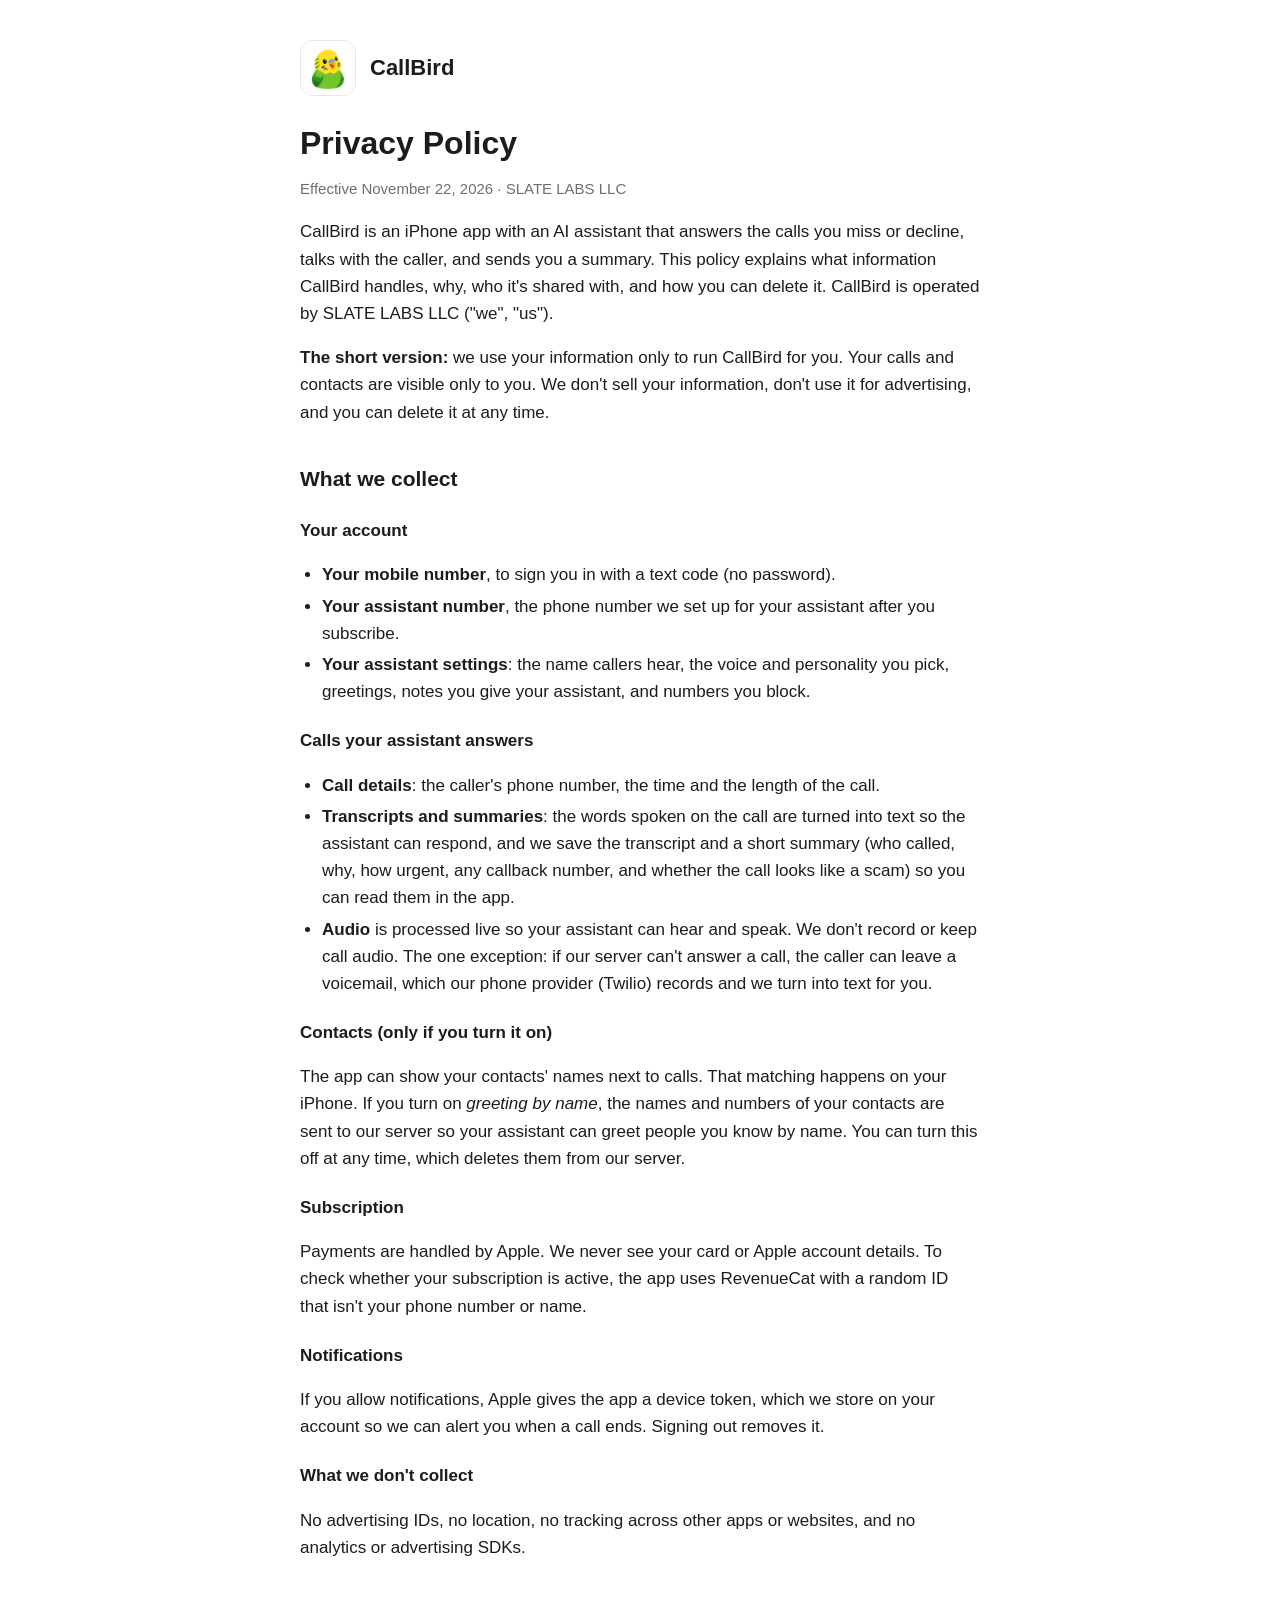
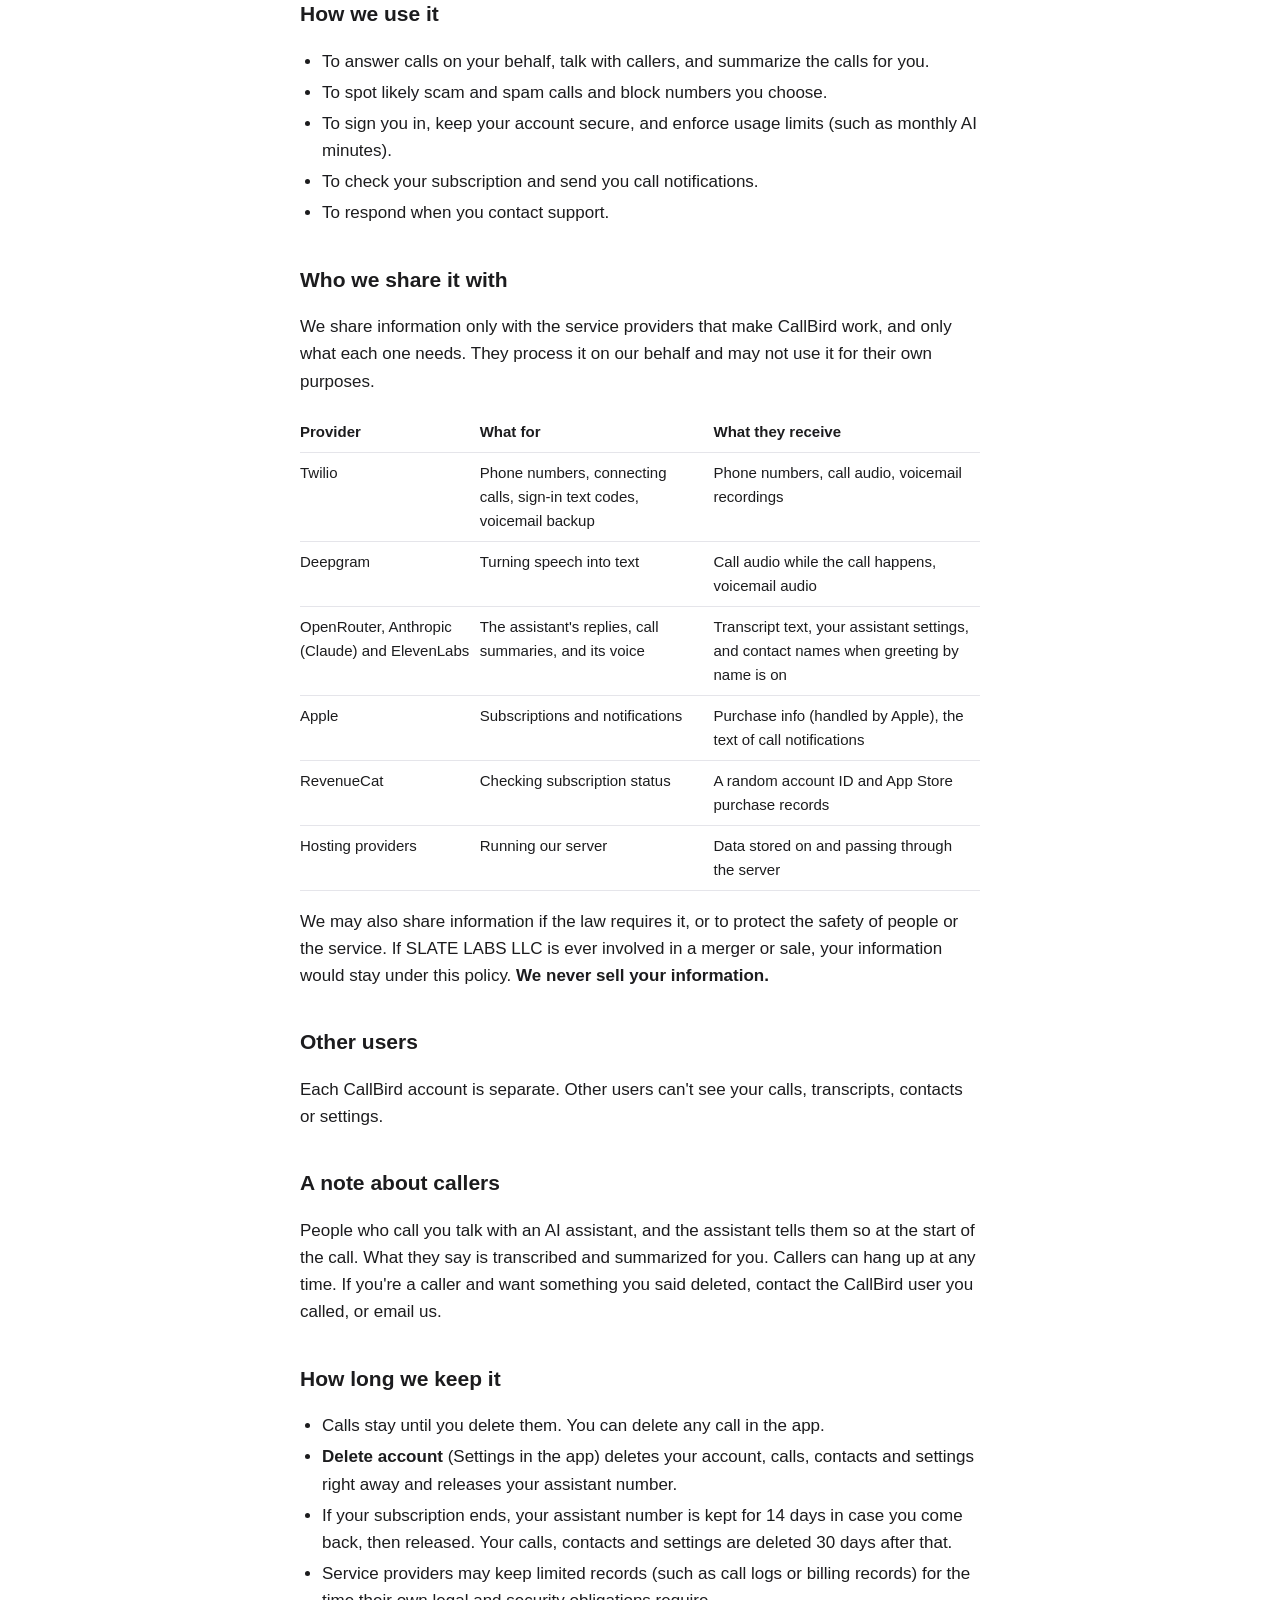
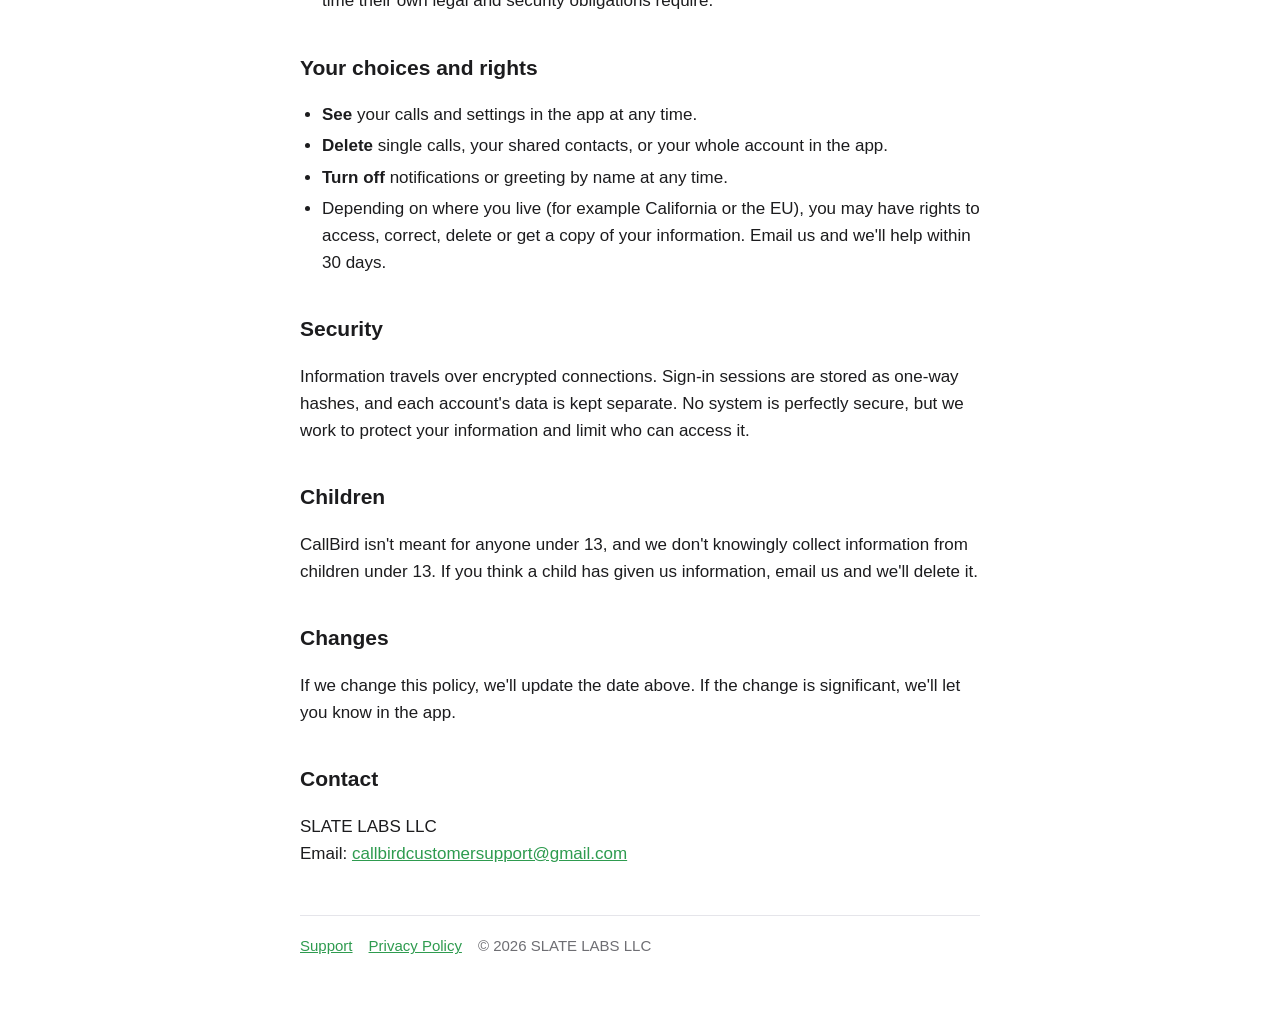
==== privacy.html @ 0e6a7041 "CallBird support and privacy pages Co-Authored-By: Claude Opus 5.5 <noreply@anthropic.com>" ====
<!doctype html>
<html lang="en">
<head>
<meta charset="utf-8">
<meta name="viewport" content="width=device-width, initial-scale=1">
<title>CallBird Privacy Policy</title>
<meta name="description" content="How CallBird handles your calls, contacts and account information.">
<link rel="icon" href="icon.png">
<link rel="stylesheet" href="style.css">
</head>
<body>
<main>
<header><img src="icon.png" alt=""><a href="./">CallBird</a></header>

<h1>Privacy Policy</h1>
<p class="muted">Effective November 22, 2026 · SLATE LABS LLC</p>

<p>CallBird is an iPhone app with an AI assistant that answers the calls you miss or decline, talks with the caller,
and sends you a summary. This policy explains what information CallBird handles, why, who it's shared with, and
how you can delete it. CallBird is operated by SLATE LABS LLC ("we", "us").</p>

<p><strong>The short version:</strong> we use your information only to run CallBird for you. Your calls and contacts
are visible only to you. We don't sell your information, don't use it for advertising, and you can delete it at any time.</p>

<h2>What we collect</h2>

<h3>Your account</h3>
<ul>
  <li><strong>Your mobile number</strong>, to sign you in with a text code (no password).</li>
  <li><strong>Your assistant number</strong>, the phone number we set up for your assistant after you subscribe.</li>
  <li><strong>Your assistant settings</strong>: the name callers hear, the voice and personality you pick,
      greetings, notes you give your assistant, and numbers you block.</li>
</ul>

<h3>Calls your assistant answers</h3>
<ul>
  <li><strong>Call details</strong>: the caller's phone number, the time and the length of the call.</li>
  <li><strong>Transcripts and summaries</strong>: the words spoken on the call are turned into text so the assistant
      can respond, and we save the transcript and a short summary (who called, why, how urgent, any callback number,
      and whether the call looks like a scam) so you can read them in the app.</li>
  <li><strong>Audio</strong> is processed live so your assistant can hear and speak. We don't record or keep call
      audio. The one exception: if our server can't answer a call, the caller can leave a voicemail, which our phone
      provider (Twilio) records and we turn into text for you.</li>
</ul>

<h3>Contacts (only if you turn it on)</h3>
<p>The app can show your contacts' names next to calls. That matching happens on your iPhone. If you turn on
<em>greeting by name</em>, the names and numbers of your contacts are sent to our server so your assistant can greet
people you know by name. You can turn this off at any time, which deletes them from our server.</p>

<h3>Subscription</h3>
<p>Payments are handled by Apple. We never see your card or Apple account details. To check whether your subscription
is active, the app uses RevenueCat with a random ID that isn't your phone number or name.</p>

<h3>Notifications</h3>
<p>If you allow notifications, Apple gives the app a device token, which we store on your account so we can alert you
when a call ends. Signing out removes it.</p>

<h3>What we don't collect</h3>
<p>No advertising IDs, no location, no tracking across other apps or websites, and no analytics or advertising SDKs.</p>

<h2>How we use it</h2>
<ul>
  <li>To answer calls on your behalf, talk with callers, and summarize the calls for you.</li>
  <li>To spot likely scam and spam calls and block numbers you choose.</li>
  <li>To sign you in, keep your account secure, and enforce usage limits (such as monthly AI minutes).</li>
  <li>To check your subscription and send you call notifications.</li>
  <li>To respond when you contact support.</li>
</ul>

<h2>Who we share it with</h2>
<p>We share information only with the service providers that make CallBird work, and only what each one needs.
They process it on our behalf and may not use it for their own purposes.</p>
<table>
  <tr><th>Provider</th><th>What for</th><th>What they receive</th></tr>
  <tr><td>Twilio</td><td>Phone numbers, connecting calls, sign-in text codes, voicemail backup</td><td>Phone numbers, call audio, voicemail recordings</td></tr>
  <tr><td>Deepgram</td><td>Turning speech into text</td><td>Call audio while the call happens, voicemail audio</td></tr>
  <tr><td>OpenRouter, Anthropic (Claude) and ElevenLabs</td><td>The assistant's replies, call summaries, and its voice</td><td>Transcript text, your assistant settings, and contact names when greeting by name is on</td></tr>
  <tr><td>Apple</td><td>Subscriptions and notifications</td><td>Purchase info (handled by Apple), the text of call notifications</td></tr>
  <tr><td>RevenueCat</td><td>Checking subscription status</td><td>A random account ID and App Store purchase records</td></tr>
  <tr><td>Hosting providers</td><td>Running our server</td><td>Data stored on and passing through the server</td></tr>
</table>
<p>We may also share information if the law requires it, or to protect the safety of people or the service.
If SLATE LABS LLC is ever involved in a merger or sale, your information would stay under this policy.
<strong>We never sell your information.</strong></p>

<h2>Other users</h2>
<p>Each CallBird account is separate. Other users can't see your calls, transcripts, contacts or settings.</p>

<h2>A note about callers</h2>
<p>People who call you talk with an AI assistant, and the assistant tells them so at the start of the call.
What they say is transcribed and summarized for you. Callers can hang up at any time. If you're a caller and want
something you said deleted, contact the CallBird user you called, or email us.</p>

<h2>How long we keep it</h2>
<ul>
  <li>Calls stay until you delete them. You can delete any call in the app.</li>
  <li><strong>Delete account</strong> (Settings in the app) deletes your account, calls, contacts and settings
      right away and releases your assistant number.</li>
  <li>If your subscription ends, your assistant number is kept for 14 days in case you come back, then released.
      Your calls, contacts and settings are deleted 30 days after that.</li>
  <li>Service providers may keep limited records (such as call logs or billing records) for the time their own
      legal and security obligations require.</li>
</ul>

<h2>Your choices and rights</h2>
<ul>
  <li><strong>See</strong> your calls and settings in the app at any time.</li>
  <li><strong>Delete</strong> single calls, your shared contacts, or your whole account in the app.</li>
  <li><strong>Turn off</strong> notifications or greeting by name at any time.</li>
  <li>Depending on where you live (for example California or the EU), you may have rights to access, correct,
      delete or get a copy of your information. Email us and we'll help within 30 days.</li>
</ul>

<h2>Security</h2>
<p>Information travels over encrypted connections. Sign-in sessions are stored as one-way hashes, and each account's
data is kept separate. No system is perfectly secure, but we work to protect your information and limit who can access it.</p>

<h2>Children</h2>
<p>CallBird isn't meant for anyone under 13, and we don't knowingly collect information from children under 13.
If you think a child has given us information, email us and we'll delete it.</p>

<h2>Changes</h2>
<p>If we change this policy, we'll update the date above. If the change is significant, we'll let you know in the app.</p>

<h2>Contact</h2>
<p>SLATE LABS LLC<br>
Email: <a href="mailto:callbirdcustomersupport@gmail.com">callbirdcustomersupport@gmail.com</a></p>

<footer class="muted"><a href="./">Support</a><a href="privacy.html">Privacy Policy</a>© 2026 SLATE LABS LLC</footer>
</main>
</body>
</html>
---- style.css ----
:root { --ink: #1c1c1e; --muted: #6e6e73; --line: #e5e5ea; --accent: #2e9b4f; --bg: #ffffff; }
* { box-sizing: border-box; }
body { margin: 0; background: var(--bg); color: var(--ink);
       font: 17px/1.6 -apple-system, BlinkMacSystemFont, "Segoe UI", Roboto, Helvetica, Arial, sans-serif; }
main { max-width: 720px; margin: 0 auto; padding: 40px 20px 64px; }
header { display: flex; align-items: center; gap: 14px; margin-bottom: 28px; }
header img { width: 56px; height: 56px; border-radius: 13px; border: 1px solid var(--line); }
header a { color: inherit; text-decoration: none; font-weight: 700; font-size: 22px; }
h1 { font-size: 32px; line-height: 1.2; margin: 0 0 6px; }
h2 { font-size: 21px; margin: 36px 0 8px; }
h3 { font-size: 17px; margin: 22px 0 4px; }
p, li { color: var(--ink); }
.muted { color: var(--muted); font-size: 15px; }
a { color: var(--accent); }
ul { padding-left: 22px; }
li { margin: 4px 0; }
.card { border: 1px solid var(--line); border-radius: 14px; padding: 18px 20px; margin: 18px 0; }
.button { display: inline-block; background: var(--accent); color: #fff; text-decoration: none; font-weight: 600;
          padding: 12px 20px; border-radius: 12px; margin-top: 6px; }
table { width: 100%; border-collapse: collapse; font-size: 15px; }
td, th { text-align: left; vertical-align: top; padding: 8px 10px 8px 0; border-bottom: 1px solid var(--line); }
footer { margin-top: 48px; padding-top: 18px; border-top: 1px solid var(--line); }
footer a { margin-right: 16px; }
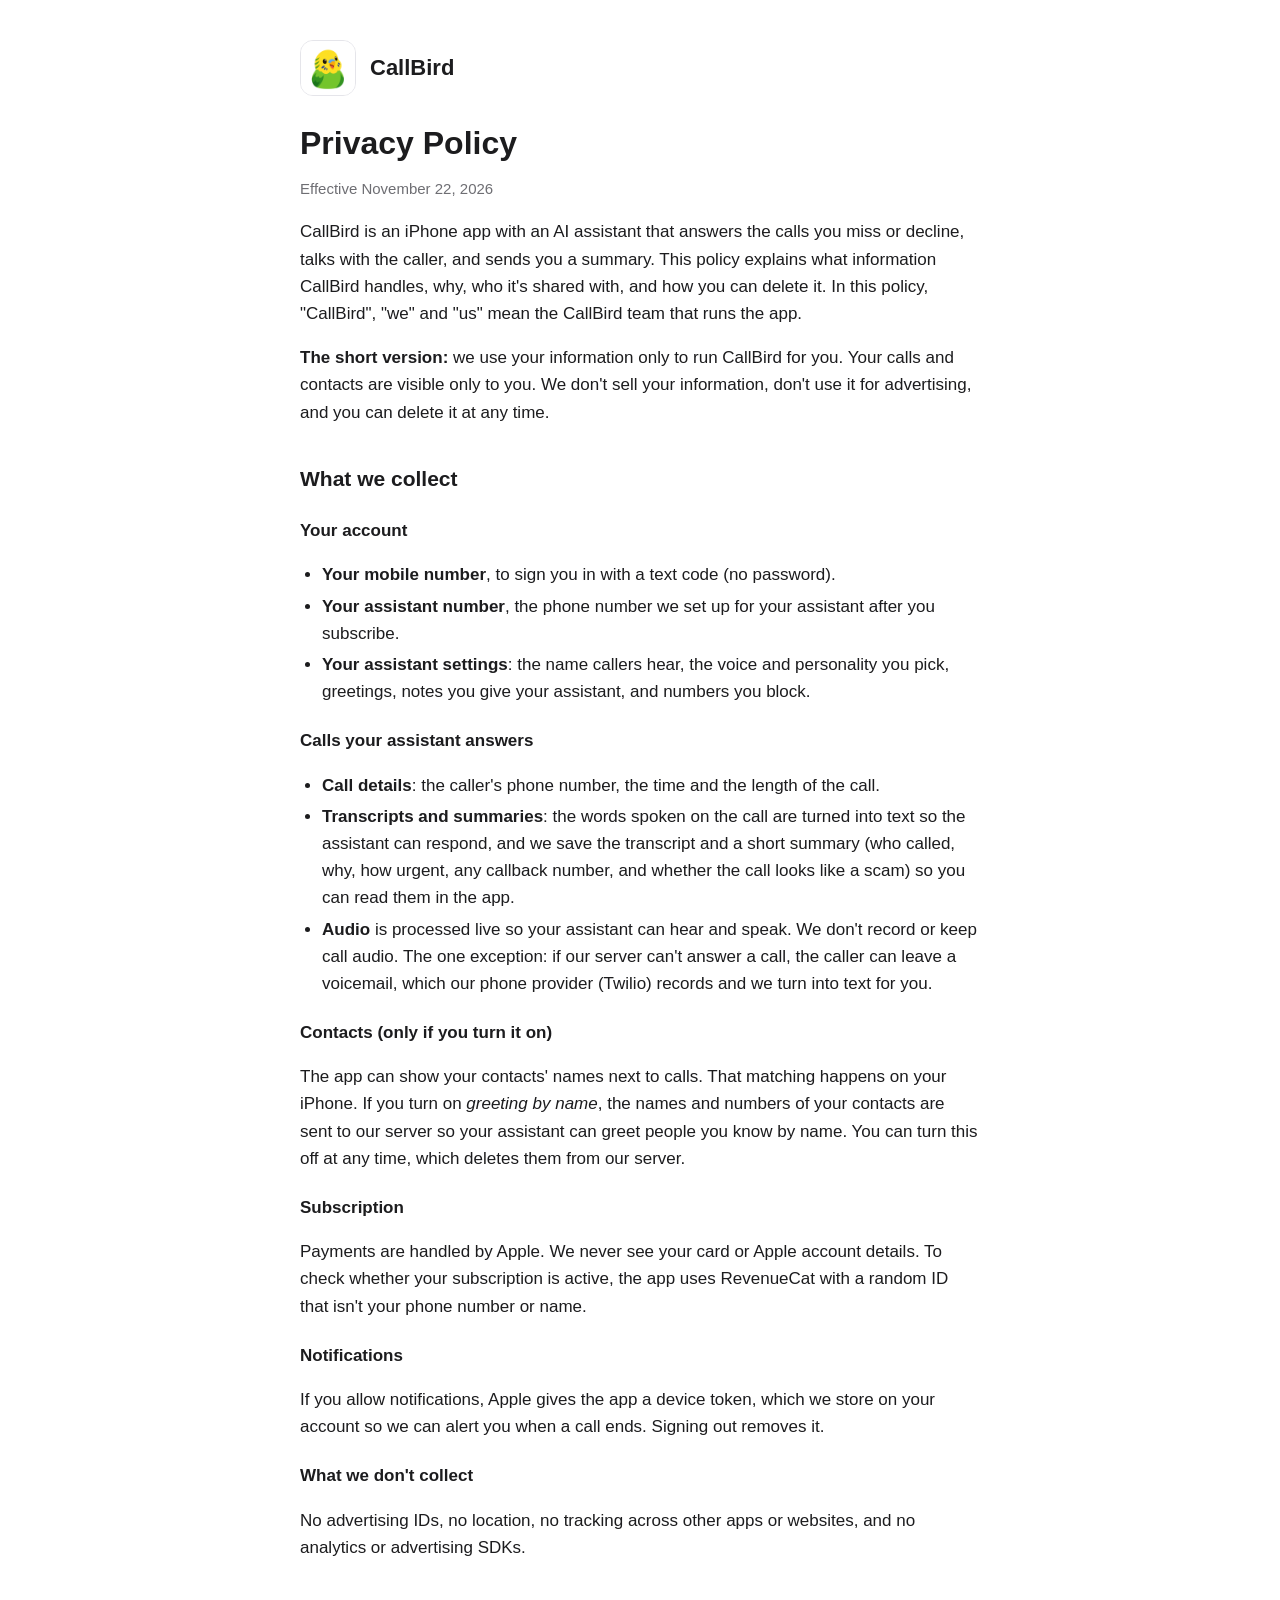
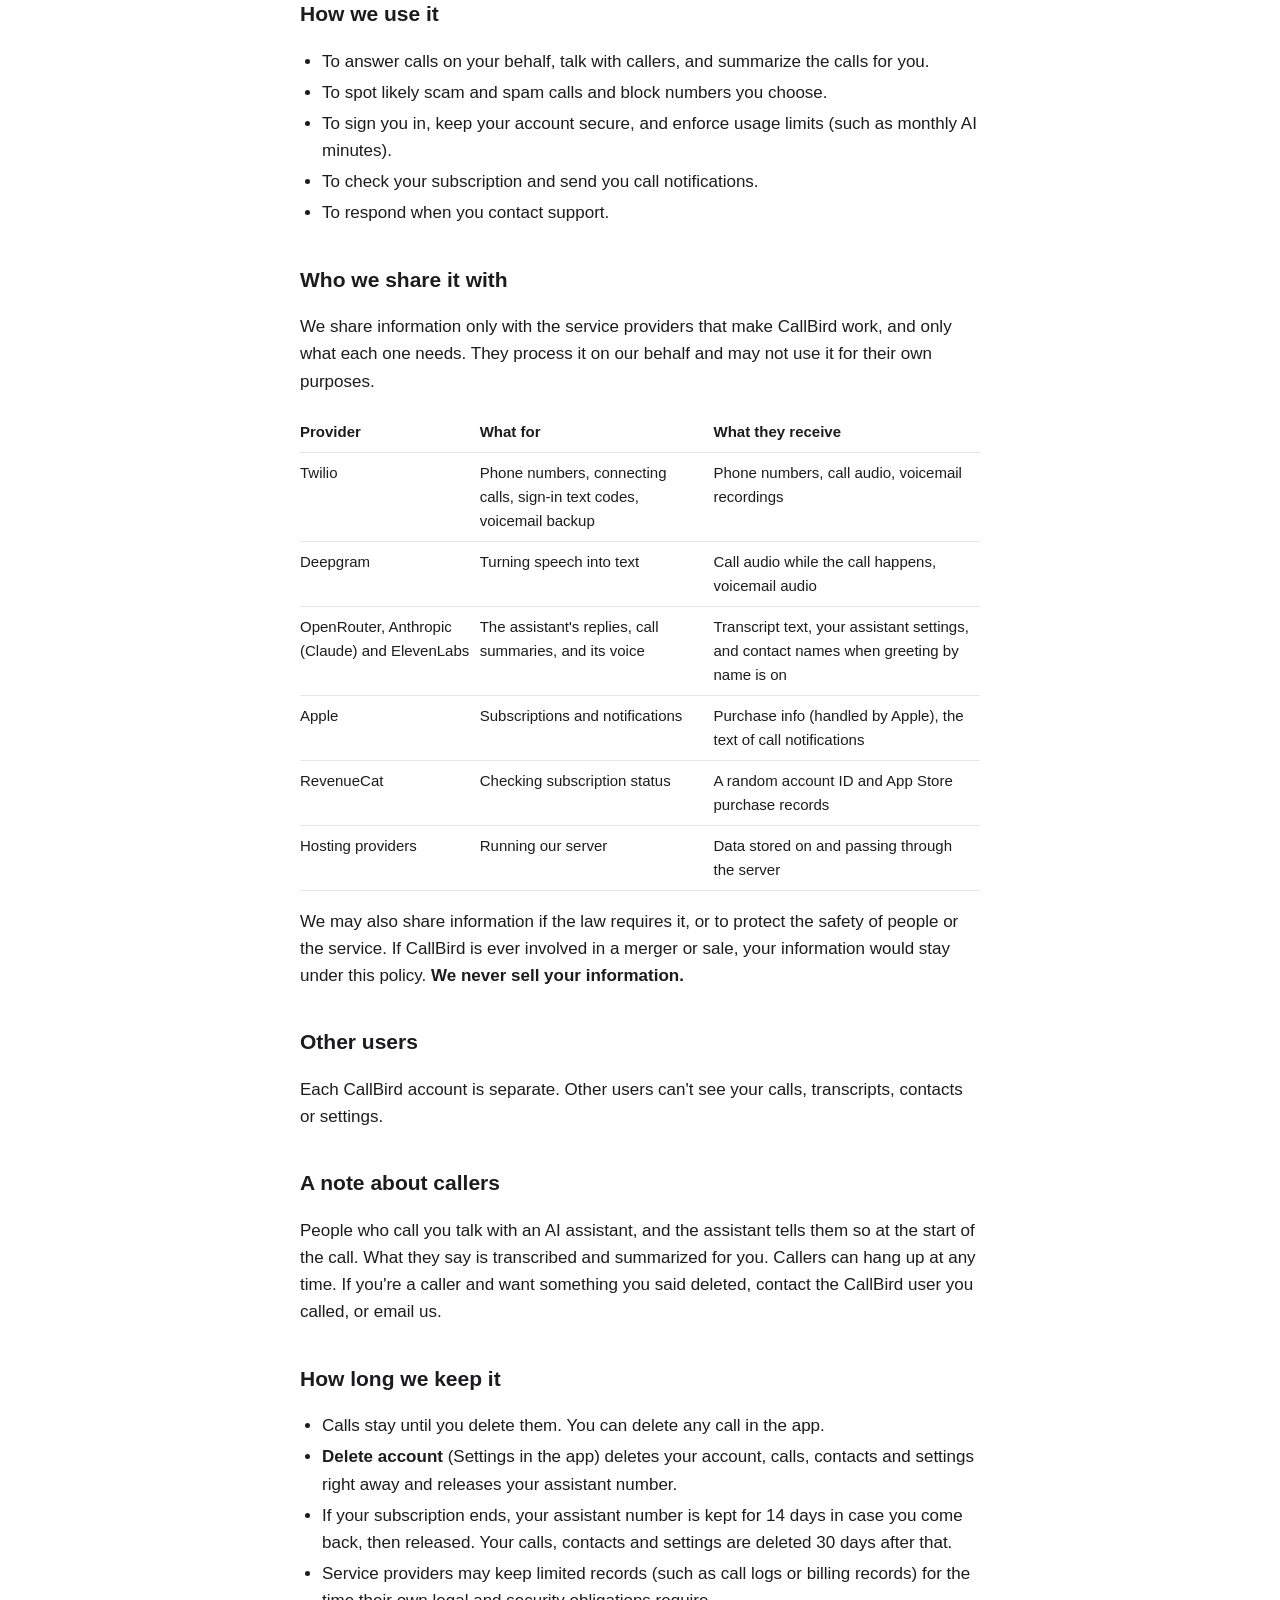
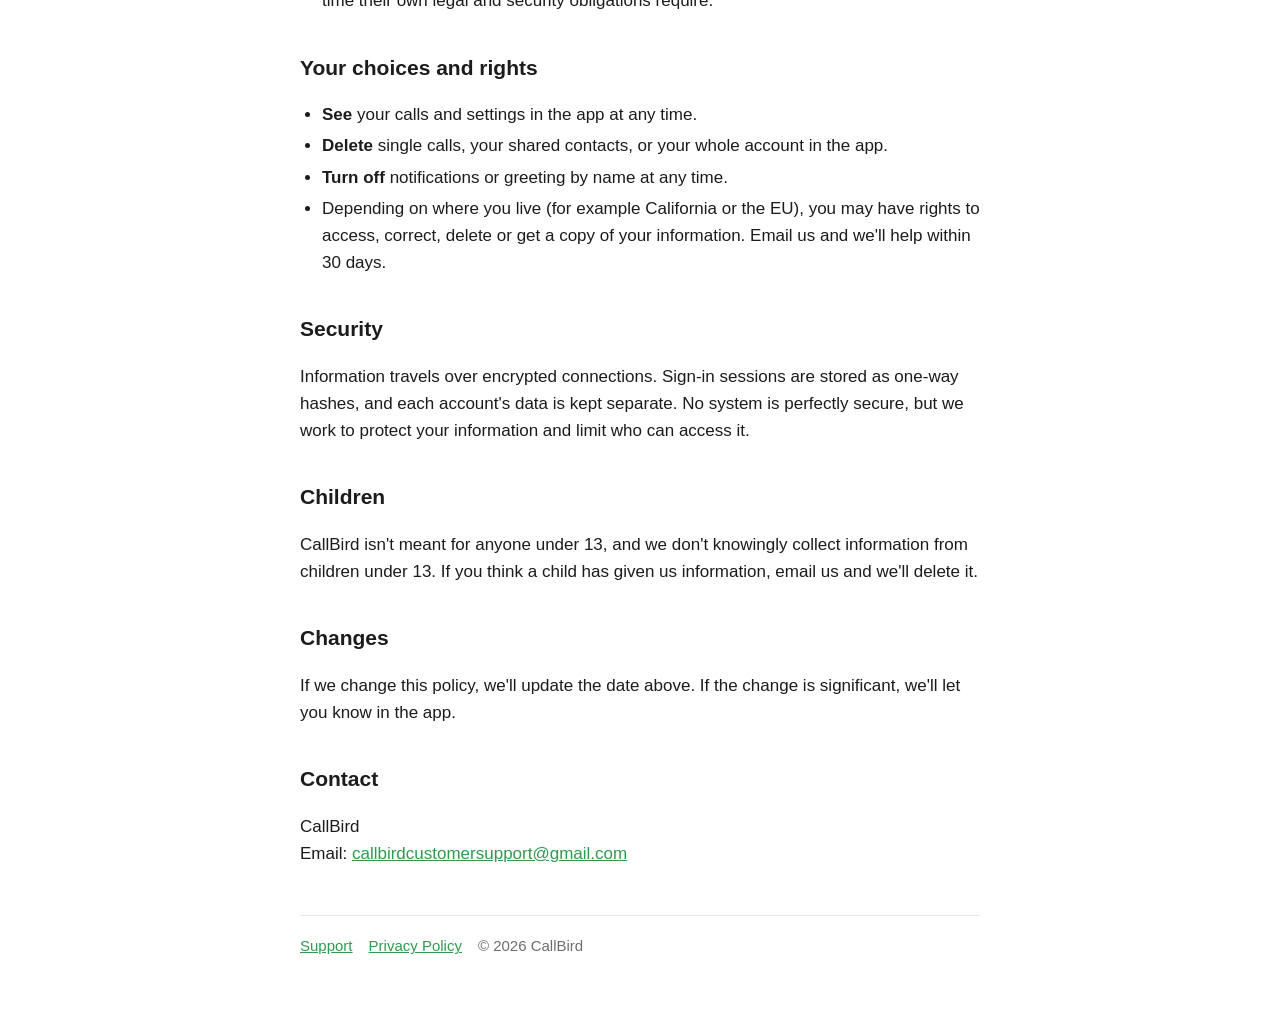
==== commit 5da6bdd8: "Refer to the operator as CallBird Co-Authored-By: Claude Opus 5.5 <noreply@anthropic.com>" ====
--- a/privacy.html
+++ b/privacy.html
@@ -13,11 +13,11 @@
 <header><img src="icon.png" alt=""><a href="./">CallBird</a></header>
 
 <h1>Privacy Policy</h1>
-<p class="muted">Effective November 22, 2026 · SLATE LABS LLC</p>
+<p class="muted">Effective November 22, 2026</p>
 
 <p>CallBird is an iPhone app with an AI assistant that answers the calls you miss or decline, talks with the caller,
 and sends you a summary. This policy explains what information CallBird handles, why, who it's shared with, and
-how you can delete it. CallBird is operated by SLATE LABS LLC ("we", "us").</p>
+how you can delete it. In this policy, "CallBird", "we" and "us" mean the CallBird team that runs the app.</p>
 
 <p><strong>The short version:</strong> we use your information only to run CallBird for you. Your calls and contacts
 are visible only to you. We don't sell your information, don't use it for advertising, and you can delete it at any time.</p>
@@ -81,7 +81,7 @@
   <tr><td>Hosting providers</td><td>Running our server</td><td>Data stored on and passing through the server</td></tr>
 </table>
 <p>We may also share information if the law requires it, or to protect the safety of people or the service.
-If SLATE LABS LLC is ever involved in a merger or sale, your information would stay under this policy.
+If CallBird is ever involved in a merger or sale, your information would stay under this policy.
 <strong>We never sell your information.</strong></p>
 
 <h2>Other users</h2>
@@ -124,10 +124,10 @@
 <p>If we change this policy, we'll update the date above. If the change is significant, we'll let you know in the app.</p>
 
 <h2>Contact</h2>
-<p>SLATE LABS LLC<br>
+<p>CallBird<br>
 Email: <a href="mailto:callbirdcustomersupport@gmail.com">callbirdcustomersupport@gmail.com</a></p>
 
-<footer class="muted"><a href="./">Support</a><a href="privacy.html">Privacy Policy</a>© 2026 SLATE LABS LLC</footer>
+<footer class="muted"><a href="./">Support</a><a href="privacy.html">Privacy Policy</a>© 2026 CallBird</footer>
 </main>
 </body>
 </html>
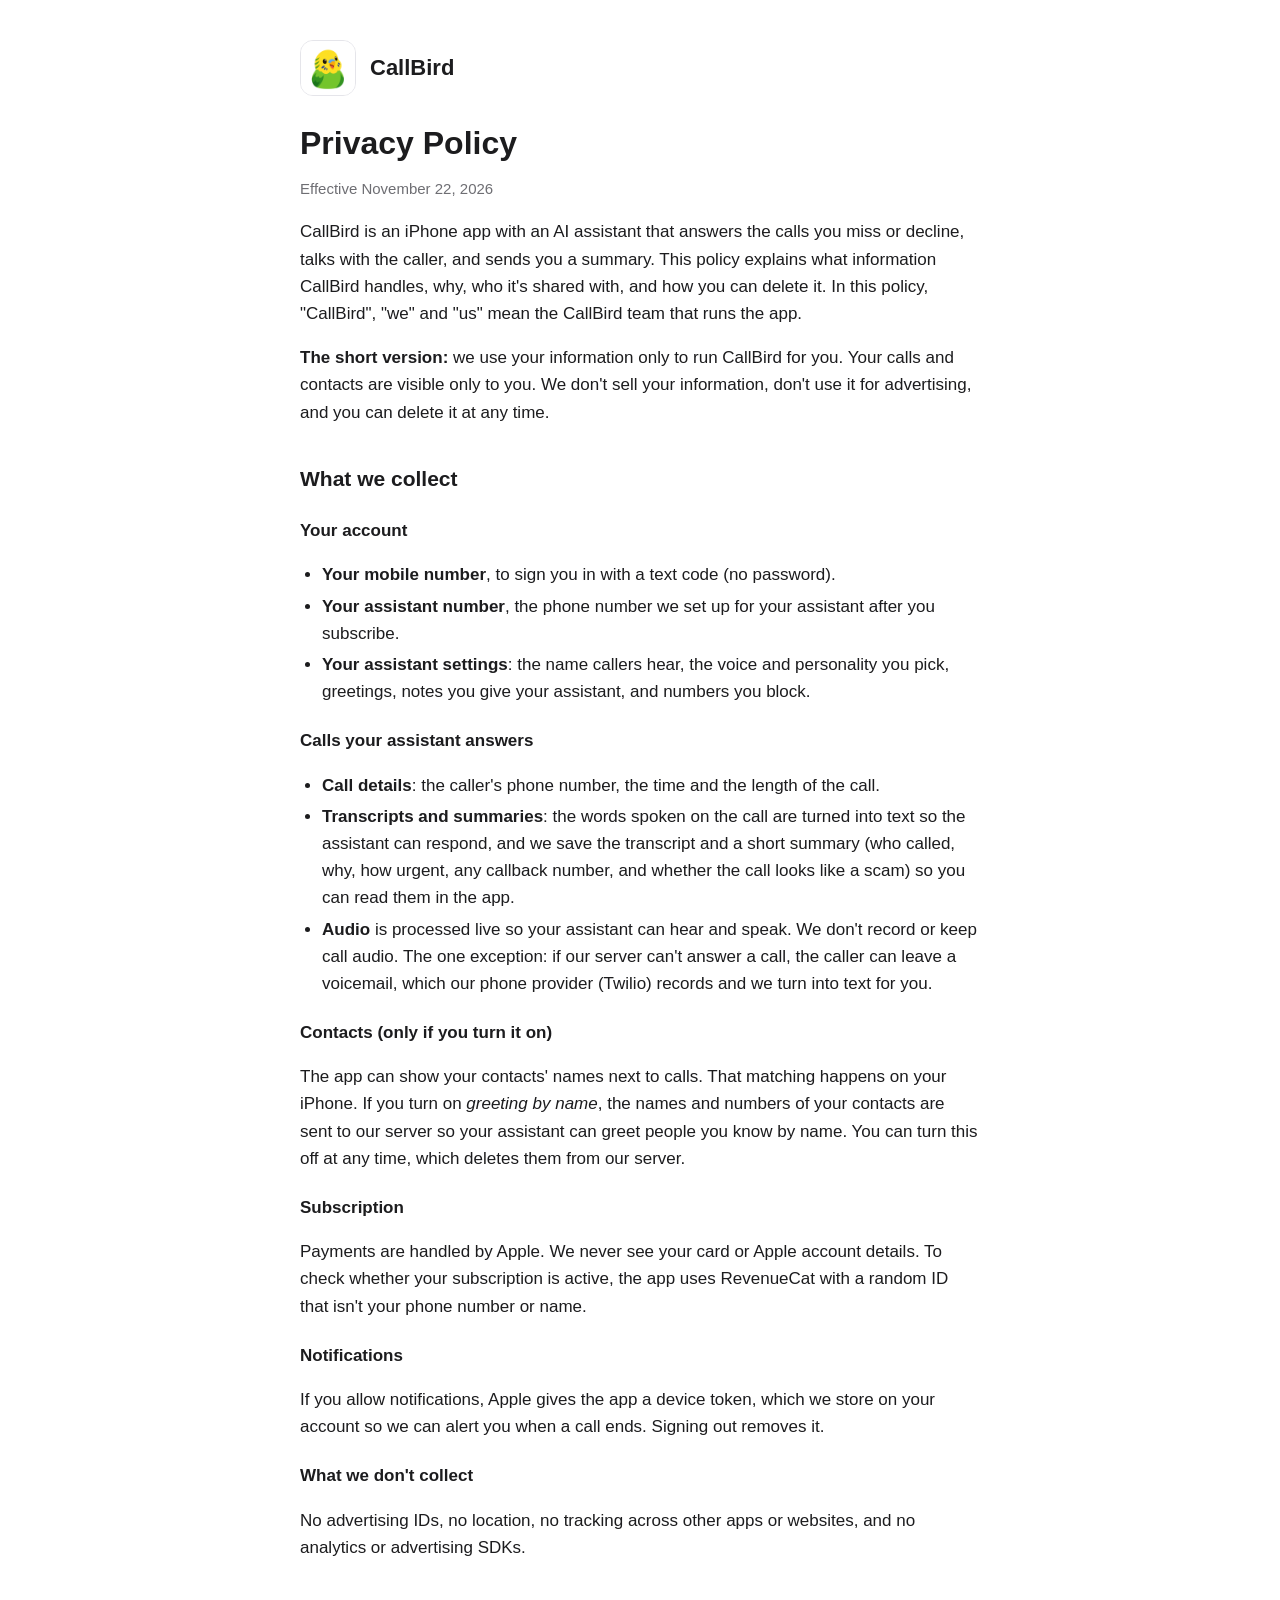
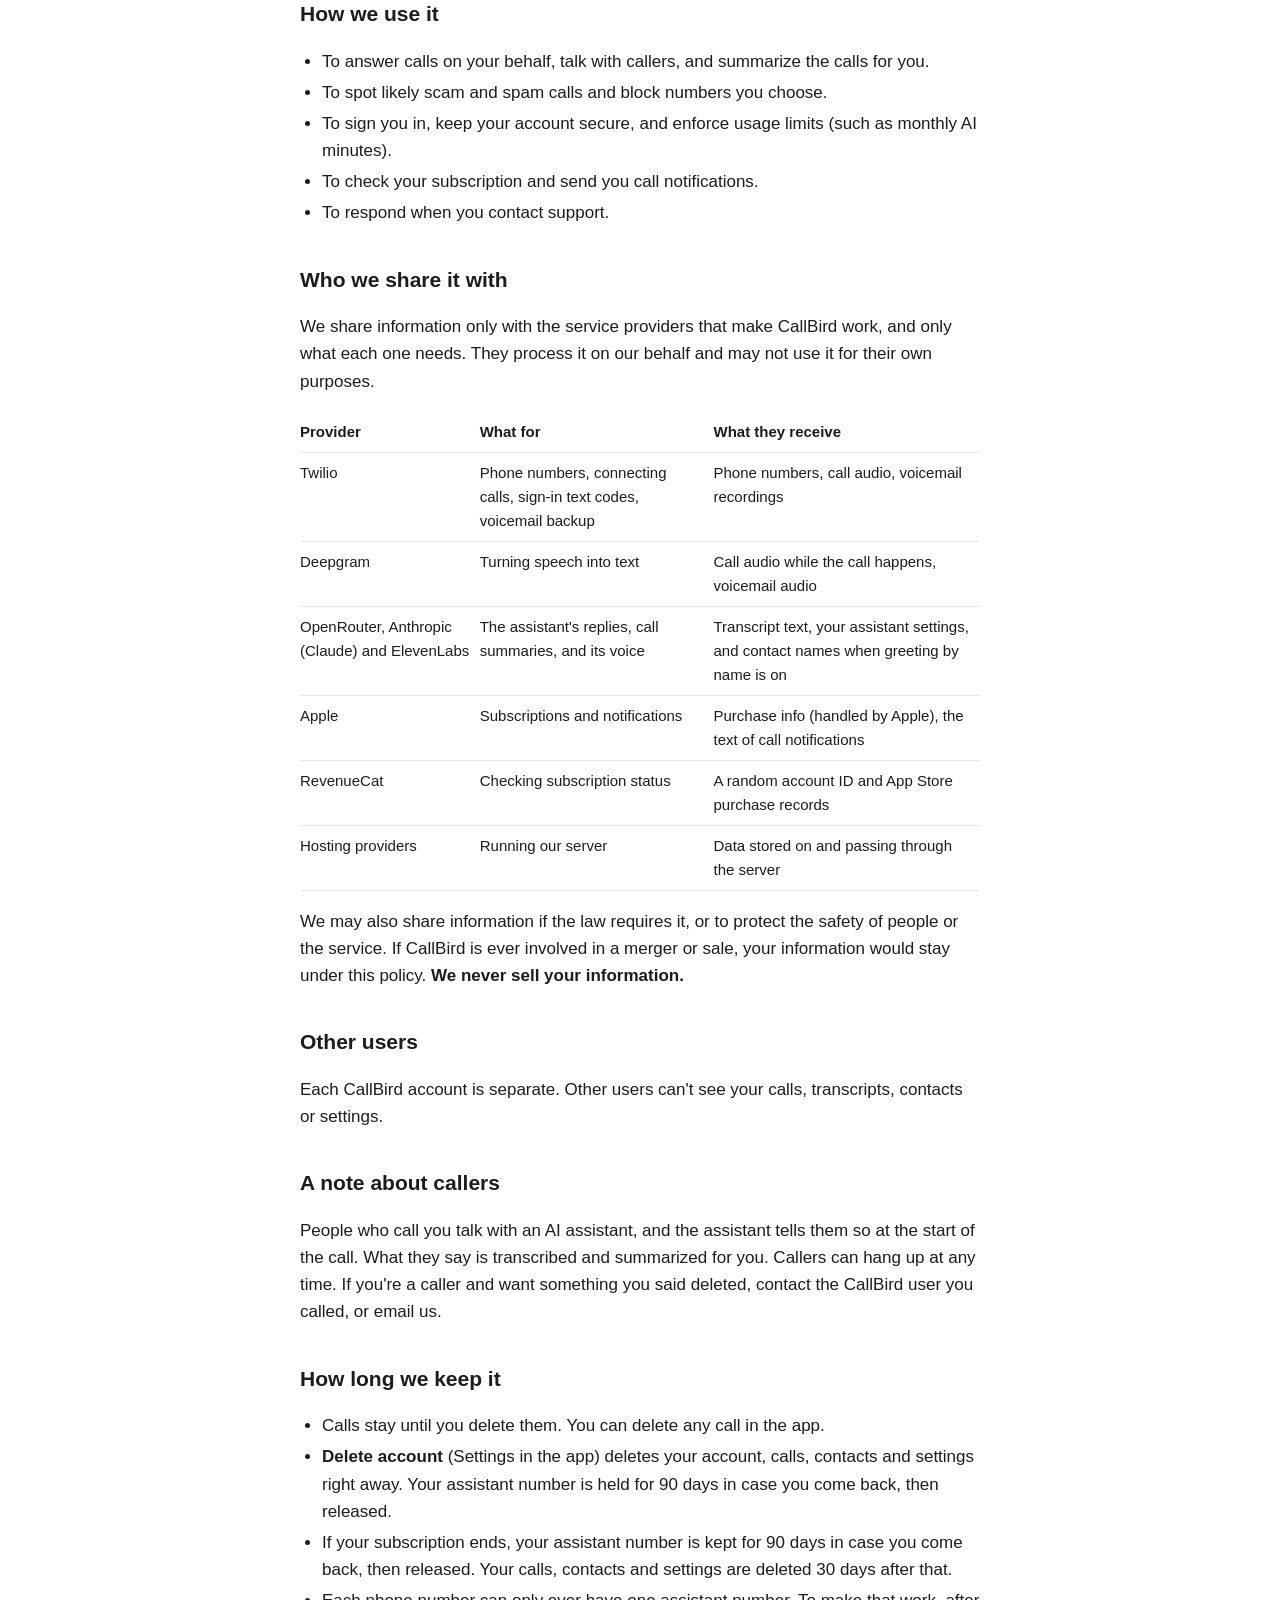
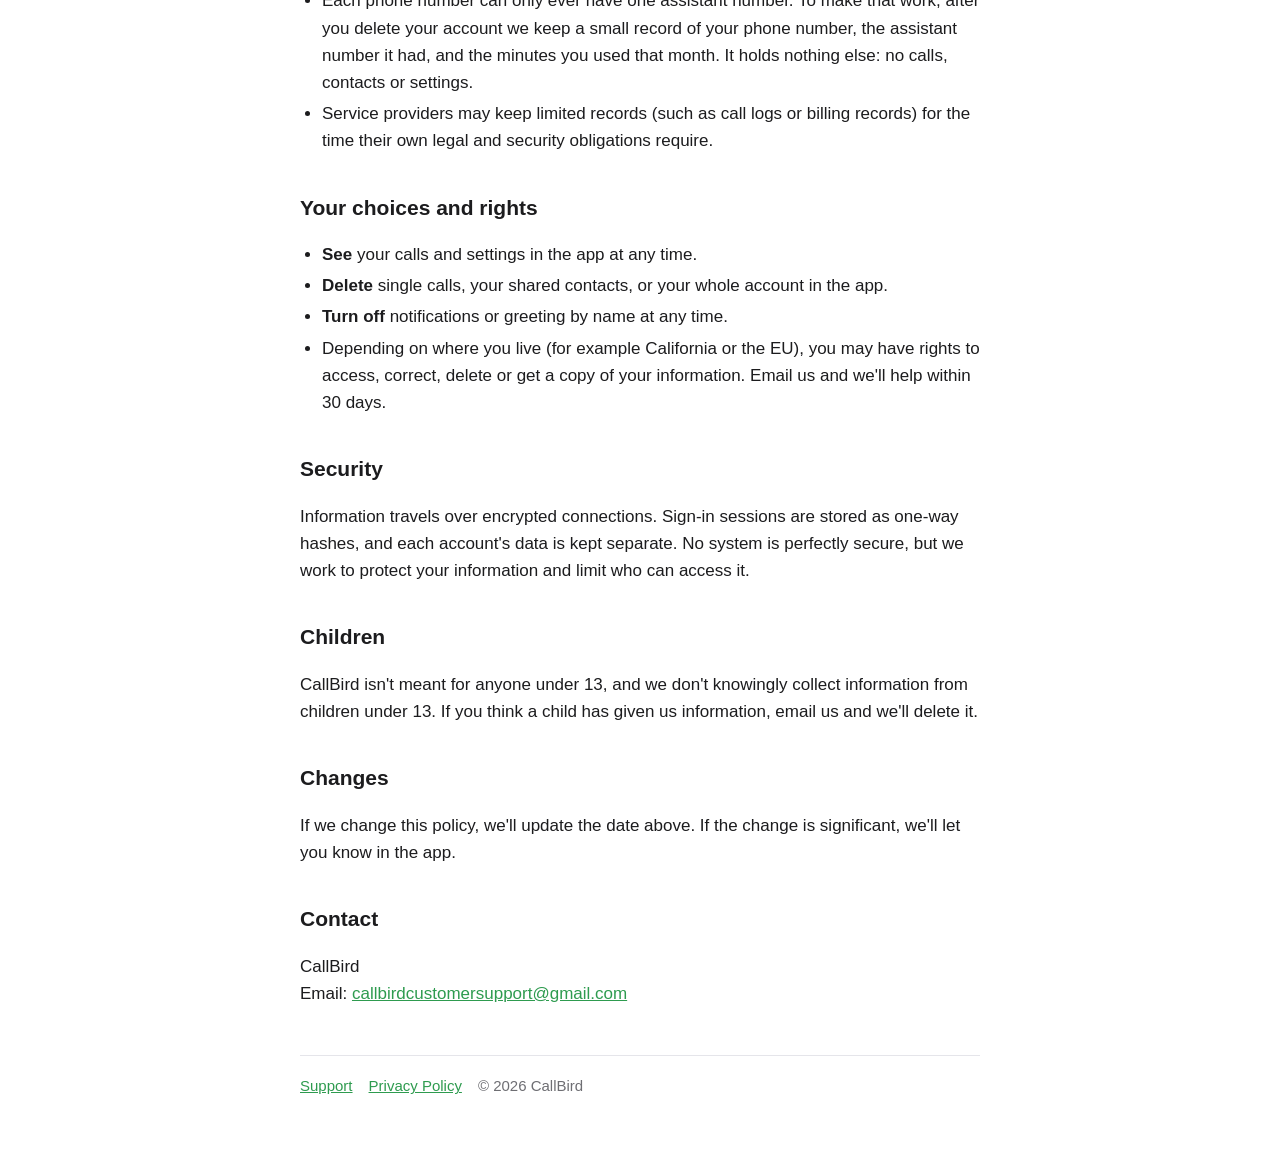
==== commit eb489911: "Assistant number is held 90 days after leaving; one number per phone Co-Authored-By: Claude Opus 5.5" ====
--- a/privacy.html
+++ b/privacy.html
@@ -96,9 +96,12 @@
 <ul>
   <li>Calls stay until you delete them. You can delete any call in the app.</li>
   <li><strong>Delete account</strong> (Settings in the app) deletes your account, calls, contacts and settings
-      right away and releases your assistant number.</li>
-  <li>If your subscription ends, your assistant number is kept for 14 days in case you come back, then released.
+      right away. Your assistant number is held for 90 days in case you come back, then released.</li>
+  <li>If your subscription ends, your assistant number is kept for 90 days in case you come back, then released.
       Your calls, contacts and settings are deleted 30 days after that.</li>
+  <li>Each phone number can only ever have one assistant number. To make that work, after you delete your account
+      we keep a small record of your phone number, the assistant number it had, and the minutes you used that
+      month. It holds nothing else: no calls, contacts or settings.</li>
   <li>Service providers may keep limited records (such as call logs or billing records) for the time their own
       legal and security obligations require.</li>
 </ul>
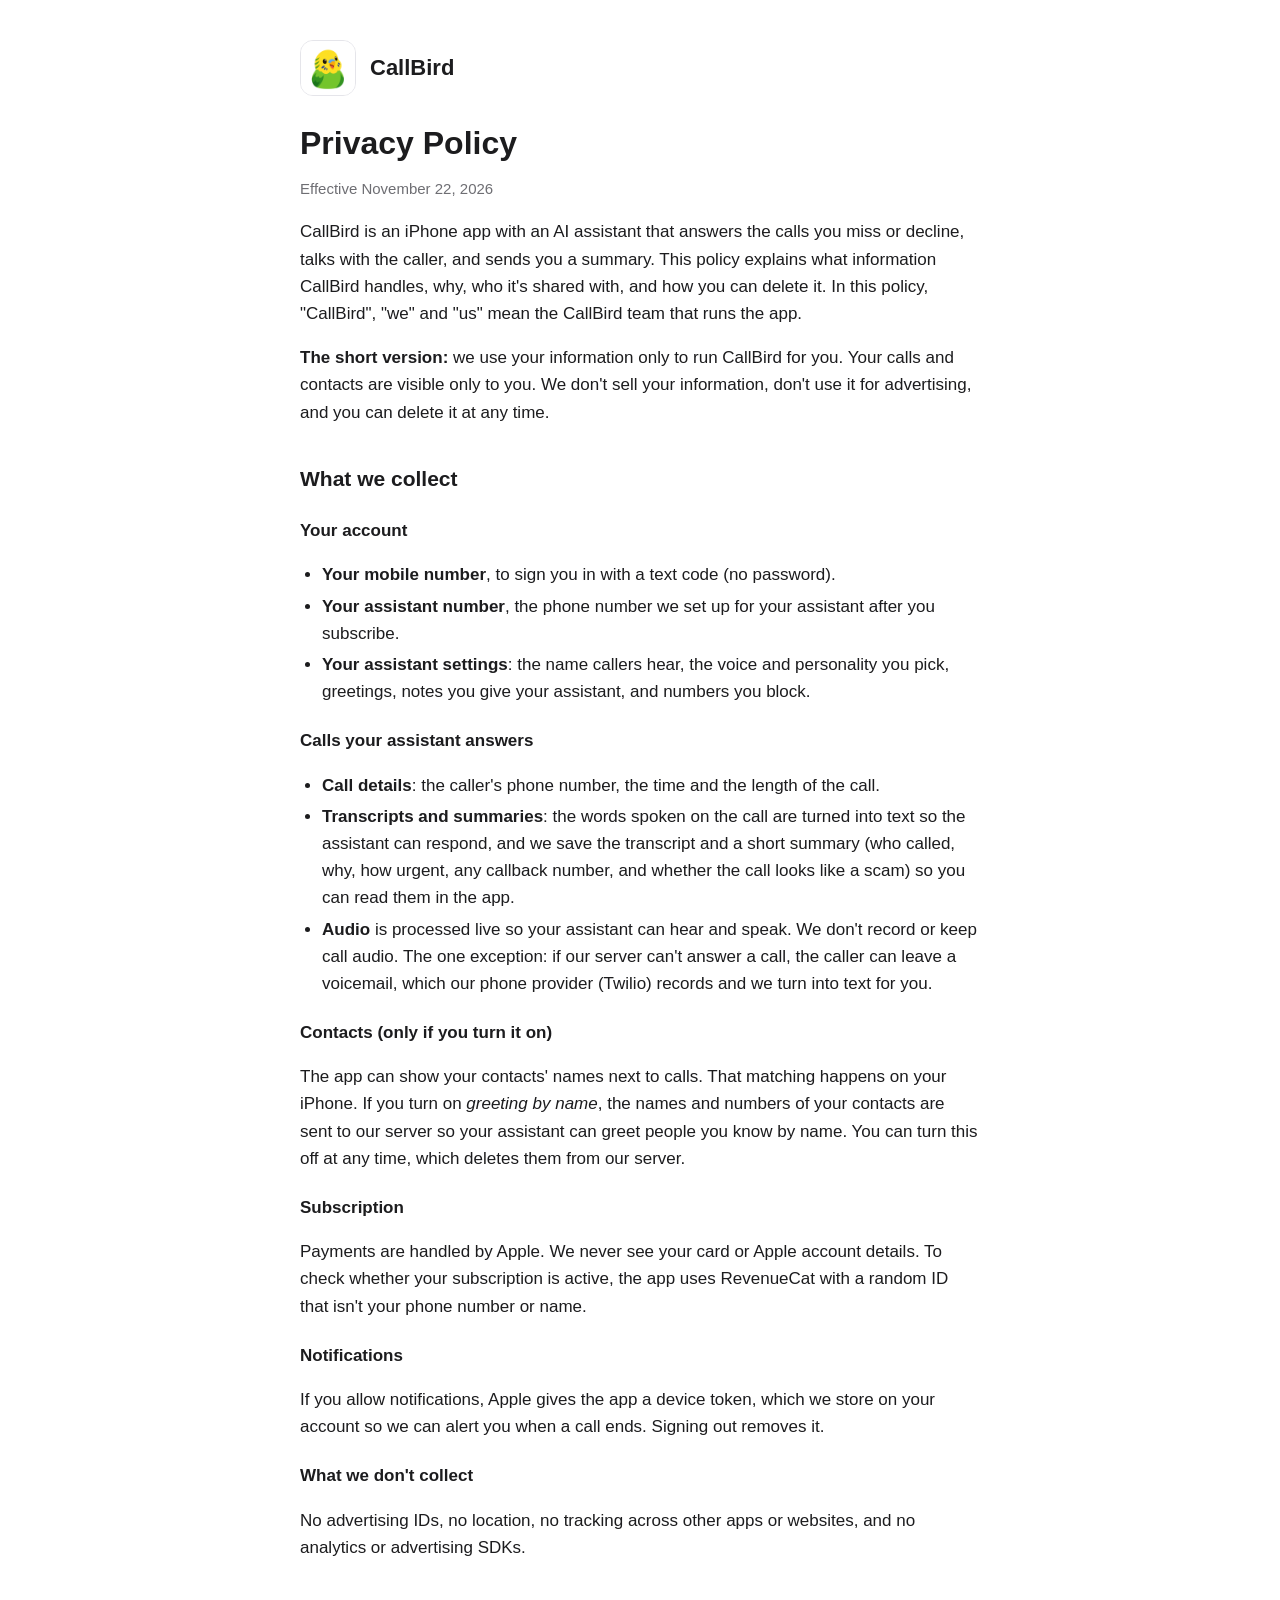
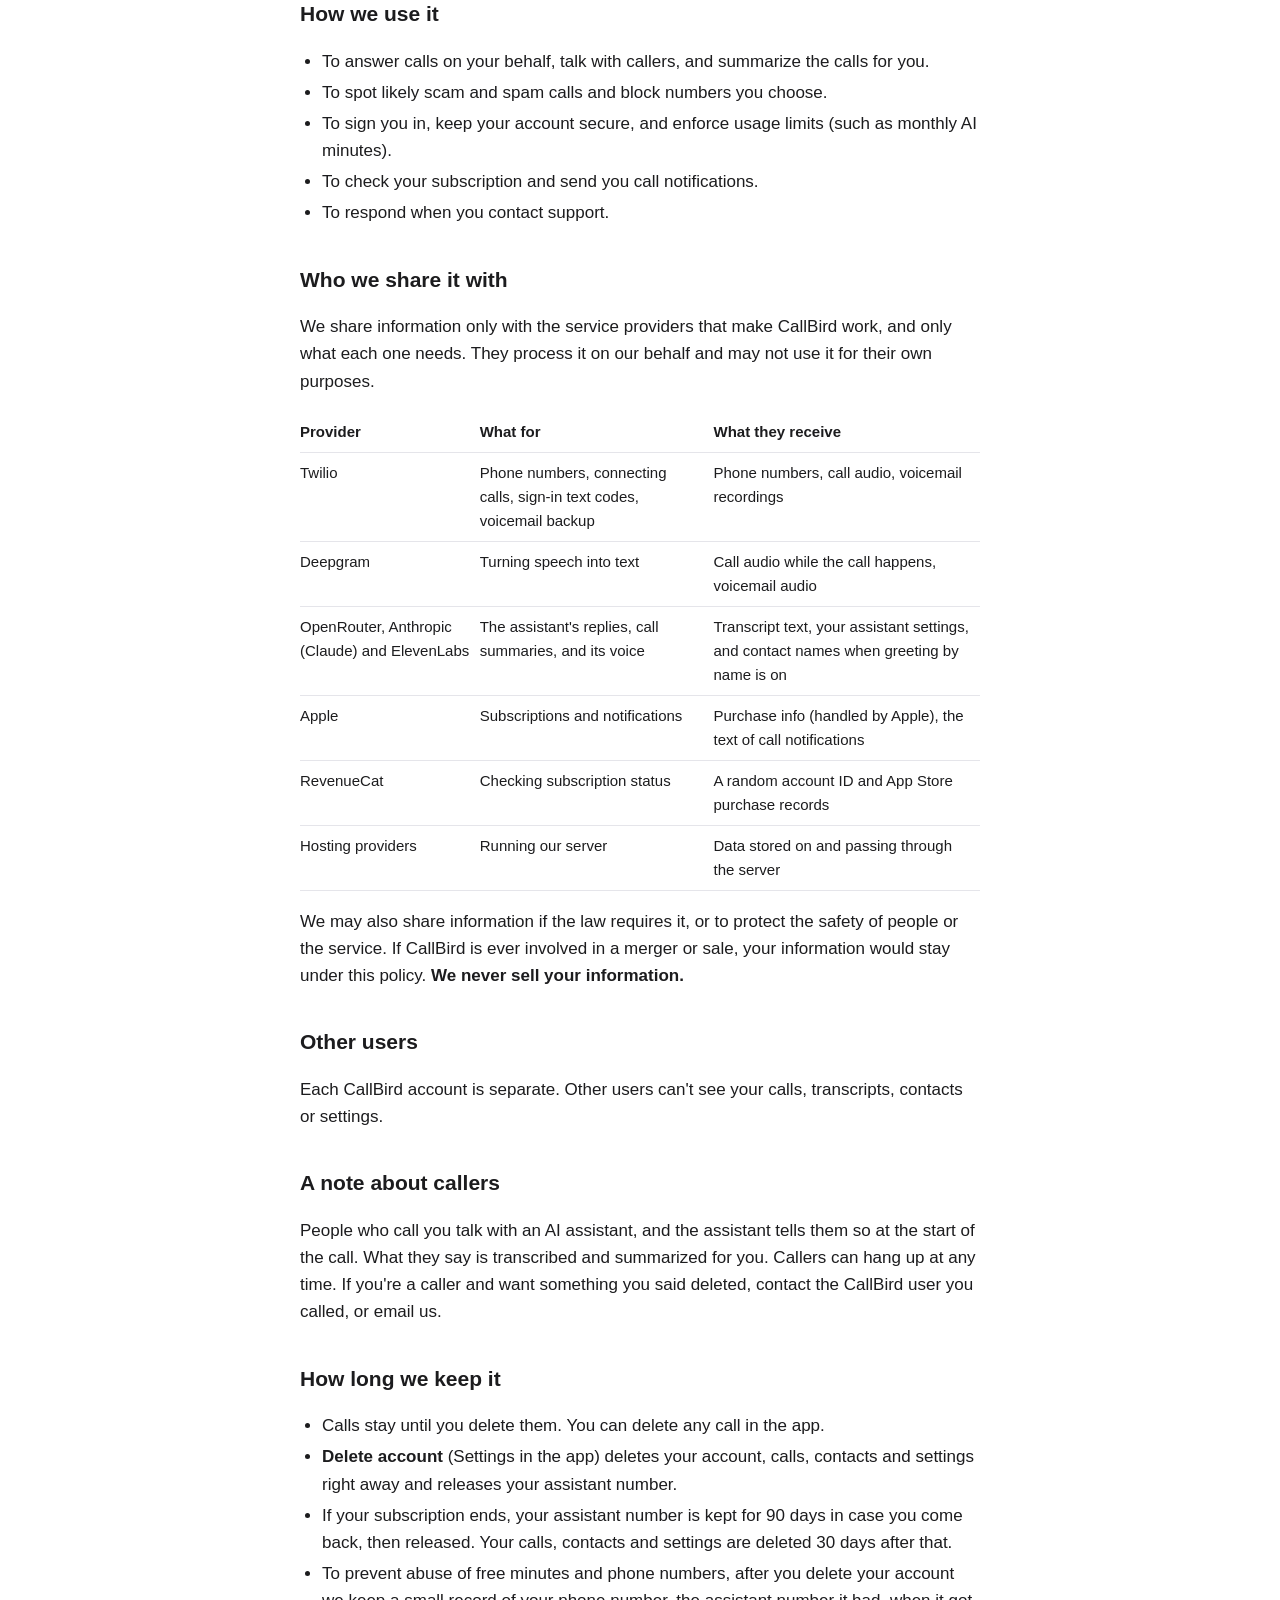
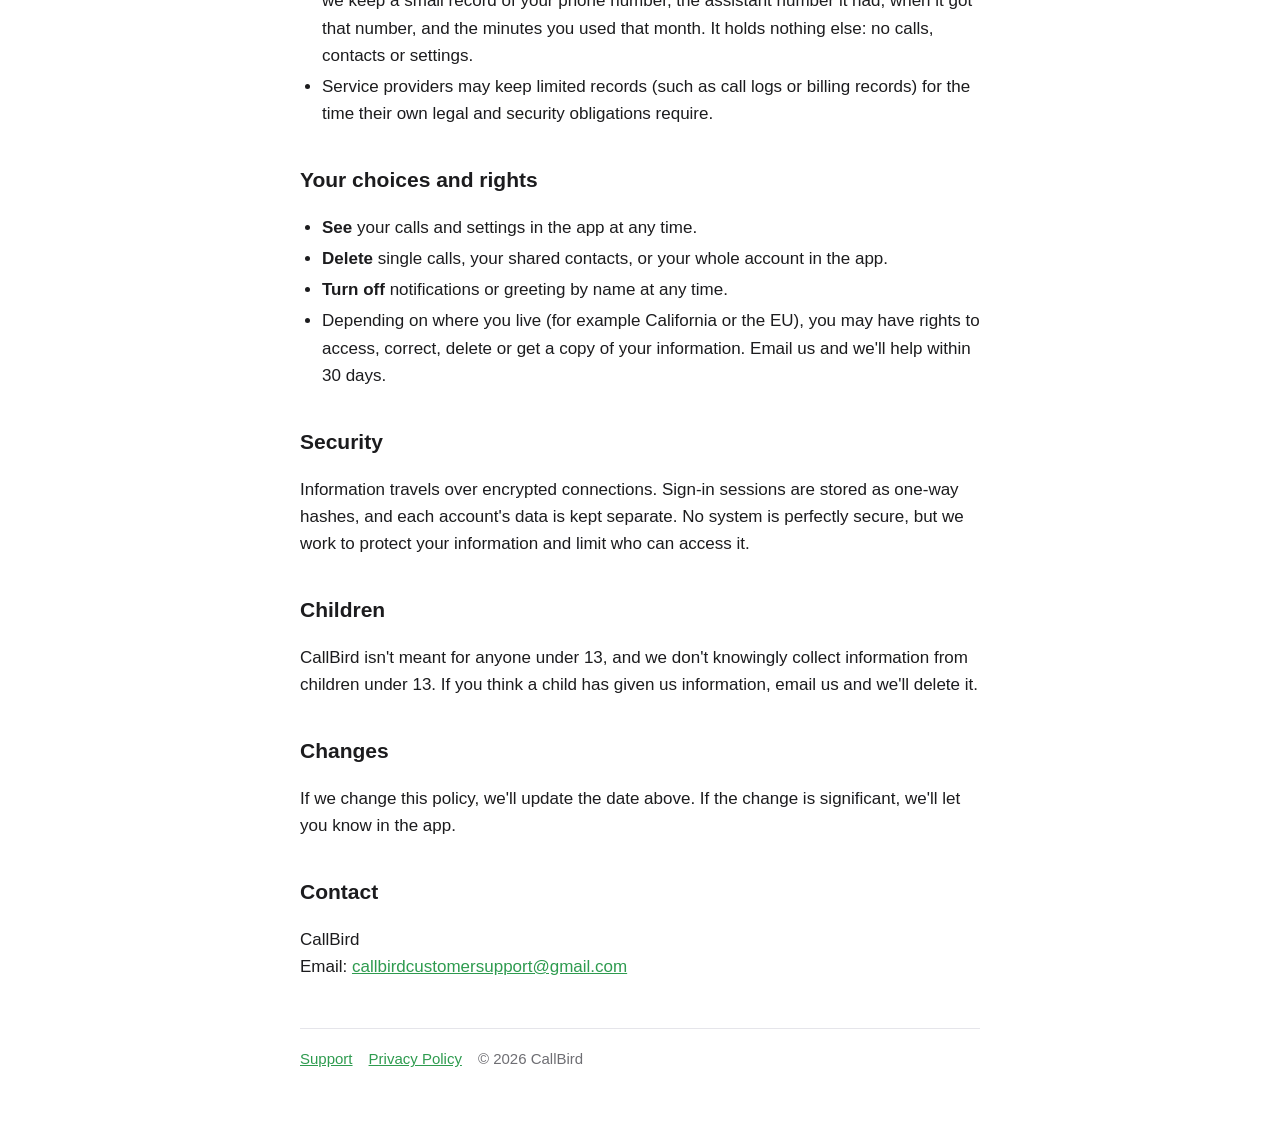
==== commit e3b580d7: "Deleting an account releases the number right away; cancelled numbers held 90 days Co-Authored-By: C" ====
--- a/privacy.html
+++ b/privacy.html
@@ -96,11 +96,11 @@
 <ul>
   <li>Calls stay until you delete them. You can delete any call in the app.</li>
   <li><strong>Delete account</strong> (Settings in the app) deletes your account, calls, contacts and settings
-      right away. Your assistant number is held for 90 days in case you come back, then released.</li>
+      right away and releases your assistant number.</li>
   <li>If your subscription ends, your assistant number is kept for 90 days in case you come back, then released.
       Your calls, contacts and settings are deleted 30 days after that.</li>
-  <li>Each phone number can only ever have one assistant number. To make that work, after you delete your account
-      we keep a small record of your phone number, the assistant number it had, and the minutes you used that
+  <li>To prevent abuse of free minutes and phone numbers, after you delete your account we keep a small record of
+      your phone number, the assistant number it had, when it got that number, and the minutes you used that
       month. It holds nothing else: no calls, contacts or settings.</li>
   <li>Service providers may keep limited records (such as call logs or billing records) for the time their own
       legal and security obligations require.</li>
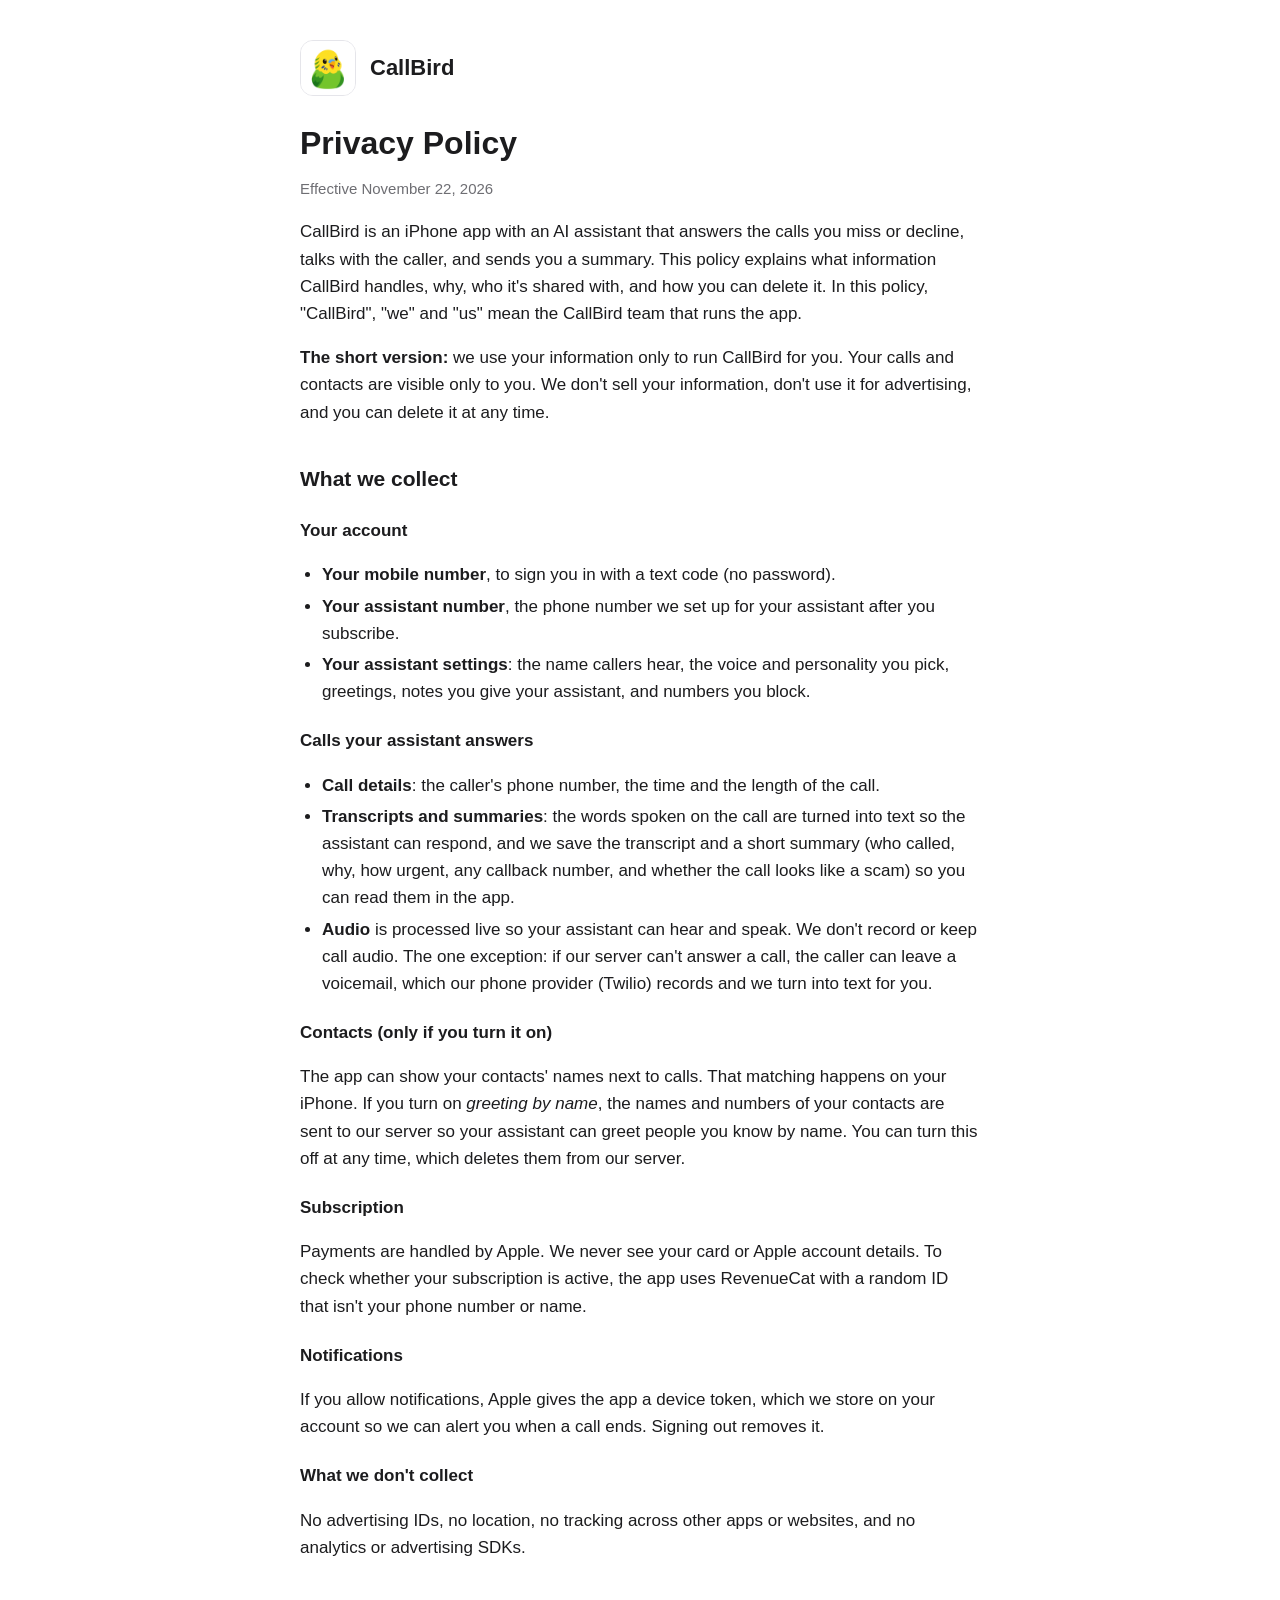
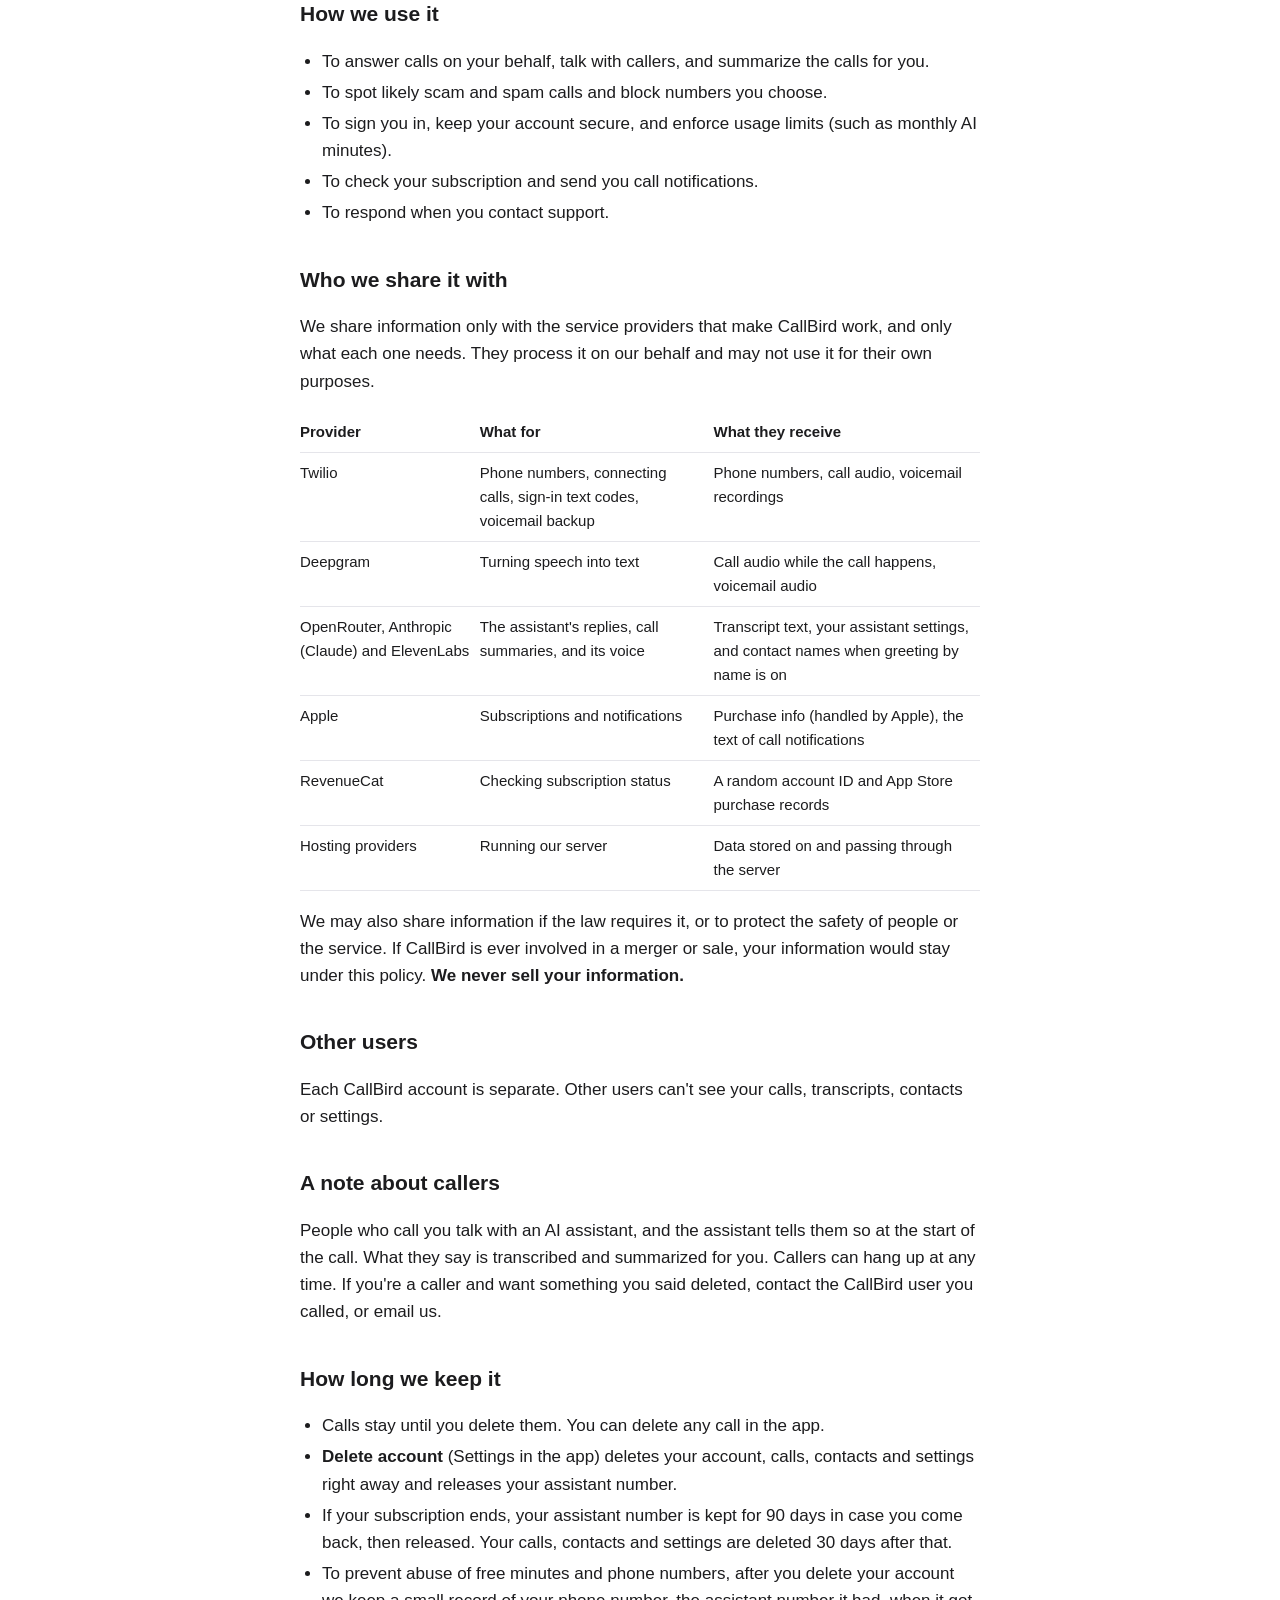
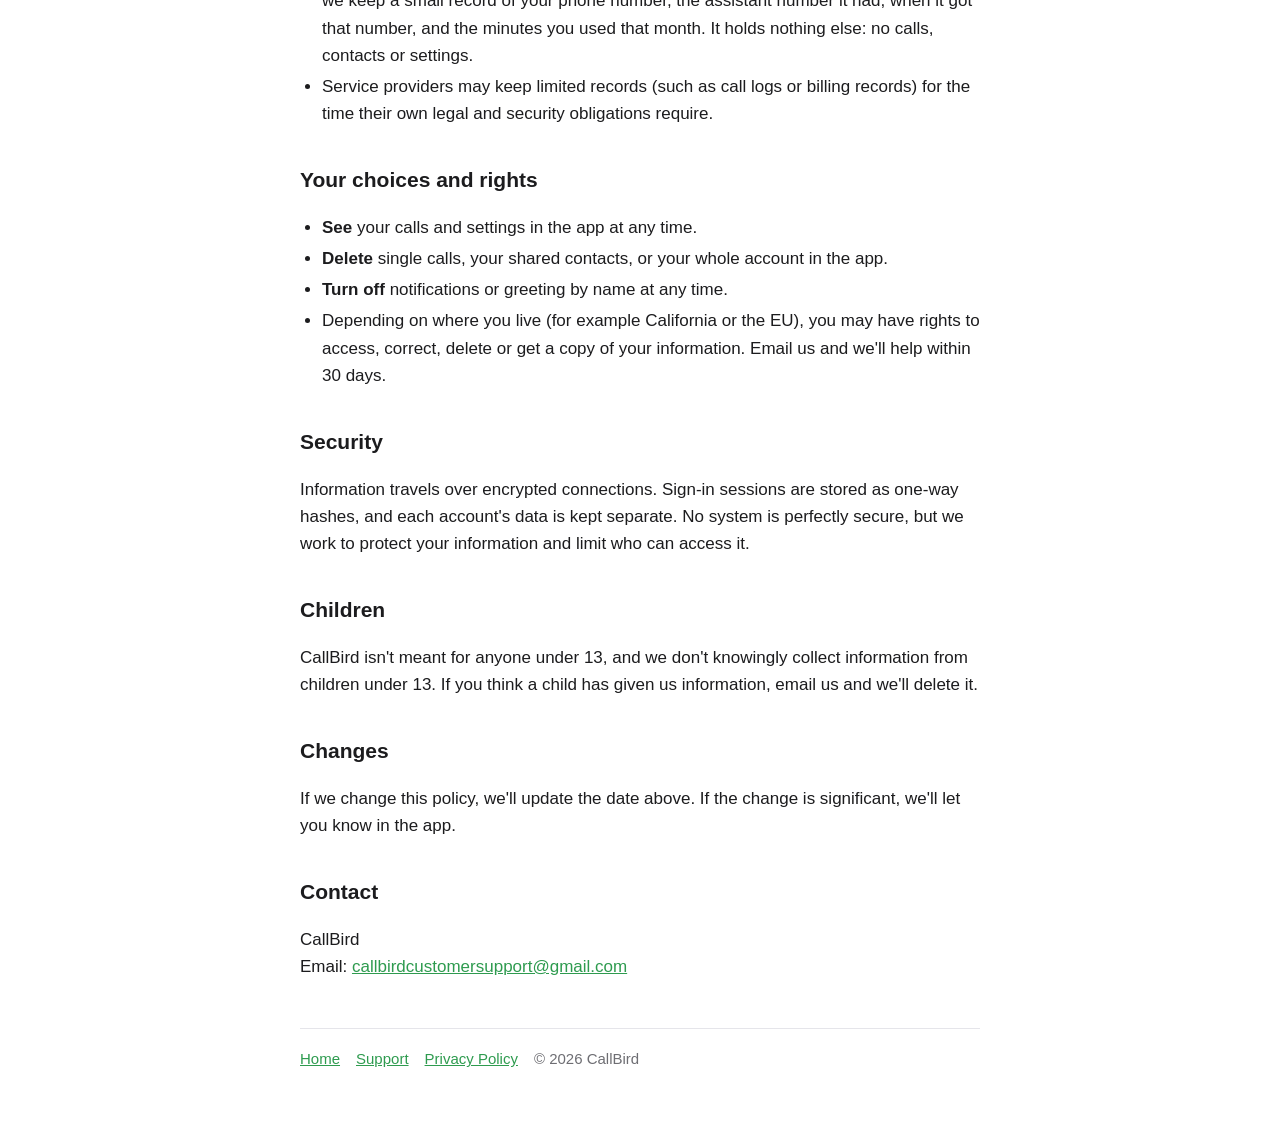
==== commit 3ba12857: "New home page with screenshots; move FAQ to support page Co-Authored-By: Claude Opus 5.5 <noreply@an" ====
--- a/privacy.html
+++ b/privacy.html
@@ -130,7 +130,7 @@
 <p>CallBird<br>
 Email: <a href="mailto:callbirdcustomersupport@gmail.com">callbirdcustomersupport@gmail.com</a></p>
 
-<footer class="muted"><a href="./">Support</a><a href="privacy.html">Privacy Policy</a>© 2026 CallBird</footer>
+<footer class="muted"><a href="./">Home</a><a href="support.html">Support</a><a href="privacy.html">Privacy Policy</a>© 2026 CallBird</footer>
 </main>
 </body>
 </html>
--- a/style.css
+++ b/style.css
@@ -21,3 +21,45 @@
 td, th { text-align: left; vertical-align: top; padding: 8px 10px 8px 0; border-bottom: 1px solid var(--line); }
 footer { margin-top: 48px; padding-top: 18px; border-top: 1px solid var(--line); }
 footer a { margin-right: 16px; }
+
+/* ---------- Home page ---------- */
+.home { background: #f8f7f3; }
+.hero { background: linear-gradient(170deg, #173f27 0%, #0f2a1a 60%, #0b2014 100%); color: #fff; text-align: center;
+        padding: 56px 16px 64px; }
+.hero .wrap { max-width: 720px; margin: 0 auto; }
+.hero .brand { display: inline-flex; align-items: center; gap: 12px; font-weight: 700; font-size: 22px; margin-bottom: 28px; }
+.hero .brand img { width: 48px; height: 48px; border-radius: 12px; background: #fff; }
+.hero h1 { font-family: "New York", ui-serif, Georgia, serif; font-weight: 800; font-size: clamp(38px, 9vw, 64px);
+           line-height: 1.05; letter-spacing: -1px; margin: 0; }
+.hero h1 .y { color: #f6cf3e; }
+.hero .lead { color: #e3f1e7; font-size: clamp(18px, 4.5vw, 21px); margin: 20px auto 28px; max-width: 560px; }
+.hero .fine { color: #a9c7b3; font-size: 14px; margin-top: 16px; }
+.store { display: inline-flex; align-items: center; gap: 10px; background: #000; color: #fff; text-decoration: none;
+         border: 1px solid #a6a6a6; border-radius: 12px; padding: 9px 20px 9px 16px; text-align: left; }
+.store svg { width: 28px; height: 28px; }
+.store span { font-size: 22px; font-weight: 600; line-height: 1.05; }
+.store small { display: block; font-size: 11px; font-weight: 500; }
+.shots { display: flex; gap: 16px; overflow-x: auto; scroll-snap-type: x mandatory; padding: 28px 16px 8px;
+         max-width: 1100px; margin: -36px auto 0; }
+.shots img { width: 240px; flex: 0 0 auto; border-radius: 22px; scroll-snap-align: center;
+             box-shadow: 0 12px 32px rgba(0,0,0,.18); }
+@media (min-width: 1040px) { .shots { justify-content: center; overflow: visible; } }
+.home main { padding-top: 16px; }
+.center { text-align: center; font-family: "New York", ui-serif, Georgia, serif; font-size: 28px; margin-top: 48px; }
+.grid { display: grid; grid-template-columns: repeat(auto-fit, minmax(210px, 1fr)); gap: 14px; margin-top: 20px; }
+.feat { background: #fff; border-radius: 16px; padding: 18px; }
+.feat .ic { font-size: 26px; }
+.feat h3 { margin: 8px 0 4px; }
+.feat p { margin: 0; color: var(--muted); font-size: 15px; }
+.steps { counter-reset: s; list-style: none; padding: 0; max-width: 520px; margin: 20px auto 0; }
+.steps li { counter-increment: s; position: relative; padding: 6px 0 14px 48px; }
+.steps li::before { content: counter(s); position: absolute; left: 0; top: 2px; width: 32px; height: 32px; border-radius: 50%;
+                    background: var(--accent); color: #fff; font-weight: 700; display: grid; place-items: center; }
+.price { background: #fff; border: 2px solid var(--accent); border-radius: 20px; padding: 26px 22px; text-align: center;
+         max-width: 440px; margin: 48px auto 0; }
+.price .tag { color: var(--accent); font-weight: 700; text-transform: uppercase; font-size: 13px; letter-spacing: .5px; }
+.price .amt { font-size: 44px; font-weight: 800; margin: 4px 0; }
+.price .amt span { font-size: 17px; font-weight: 500; color: var(--muted); }
+.price p { color: var(--muted); font-size: 15px; }
+.help { background: #fff; margin-top: 40px; }
+.help p { margin: 6px 0 0; }
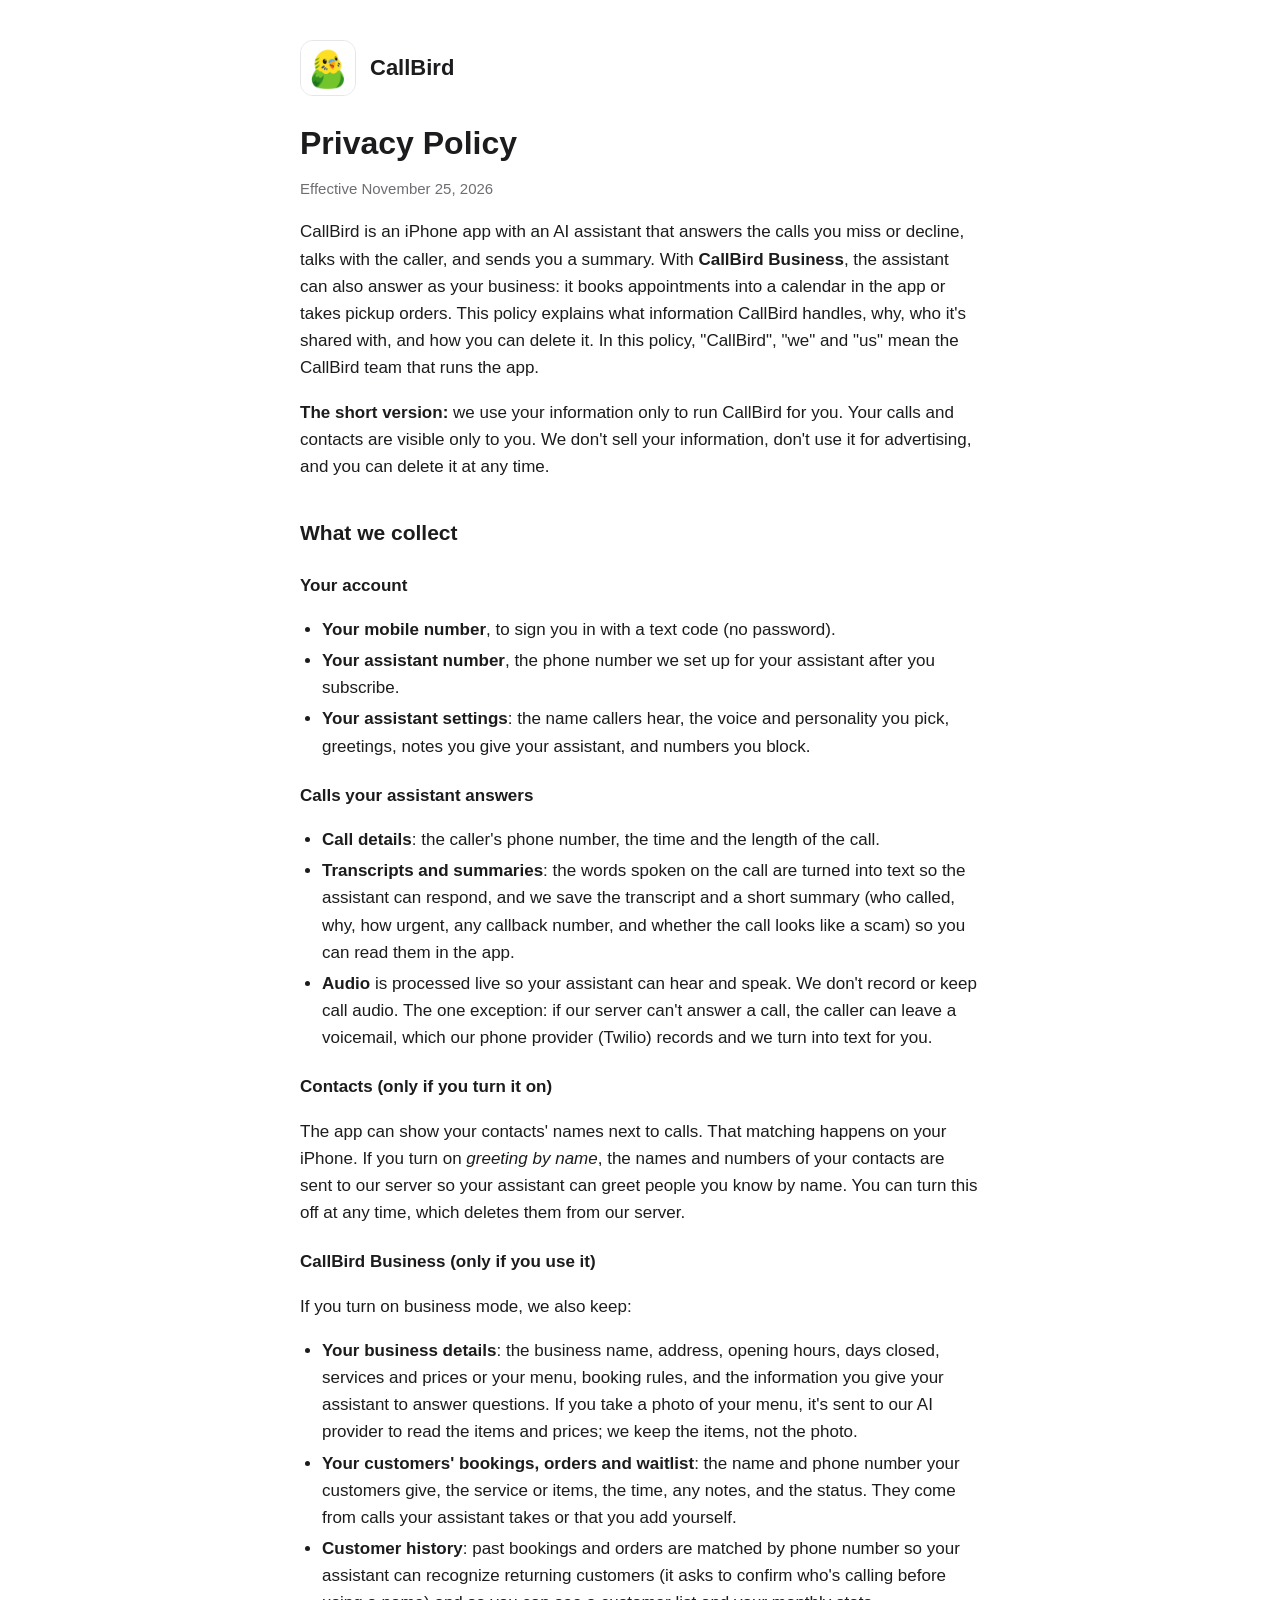
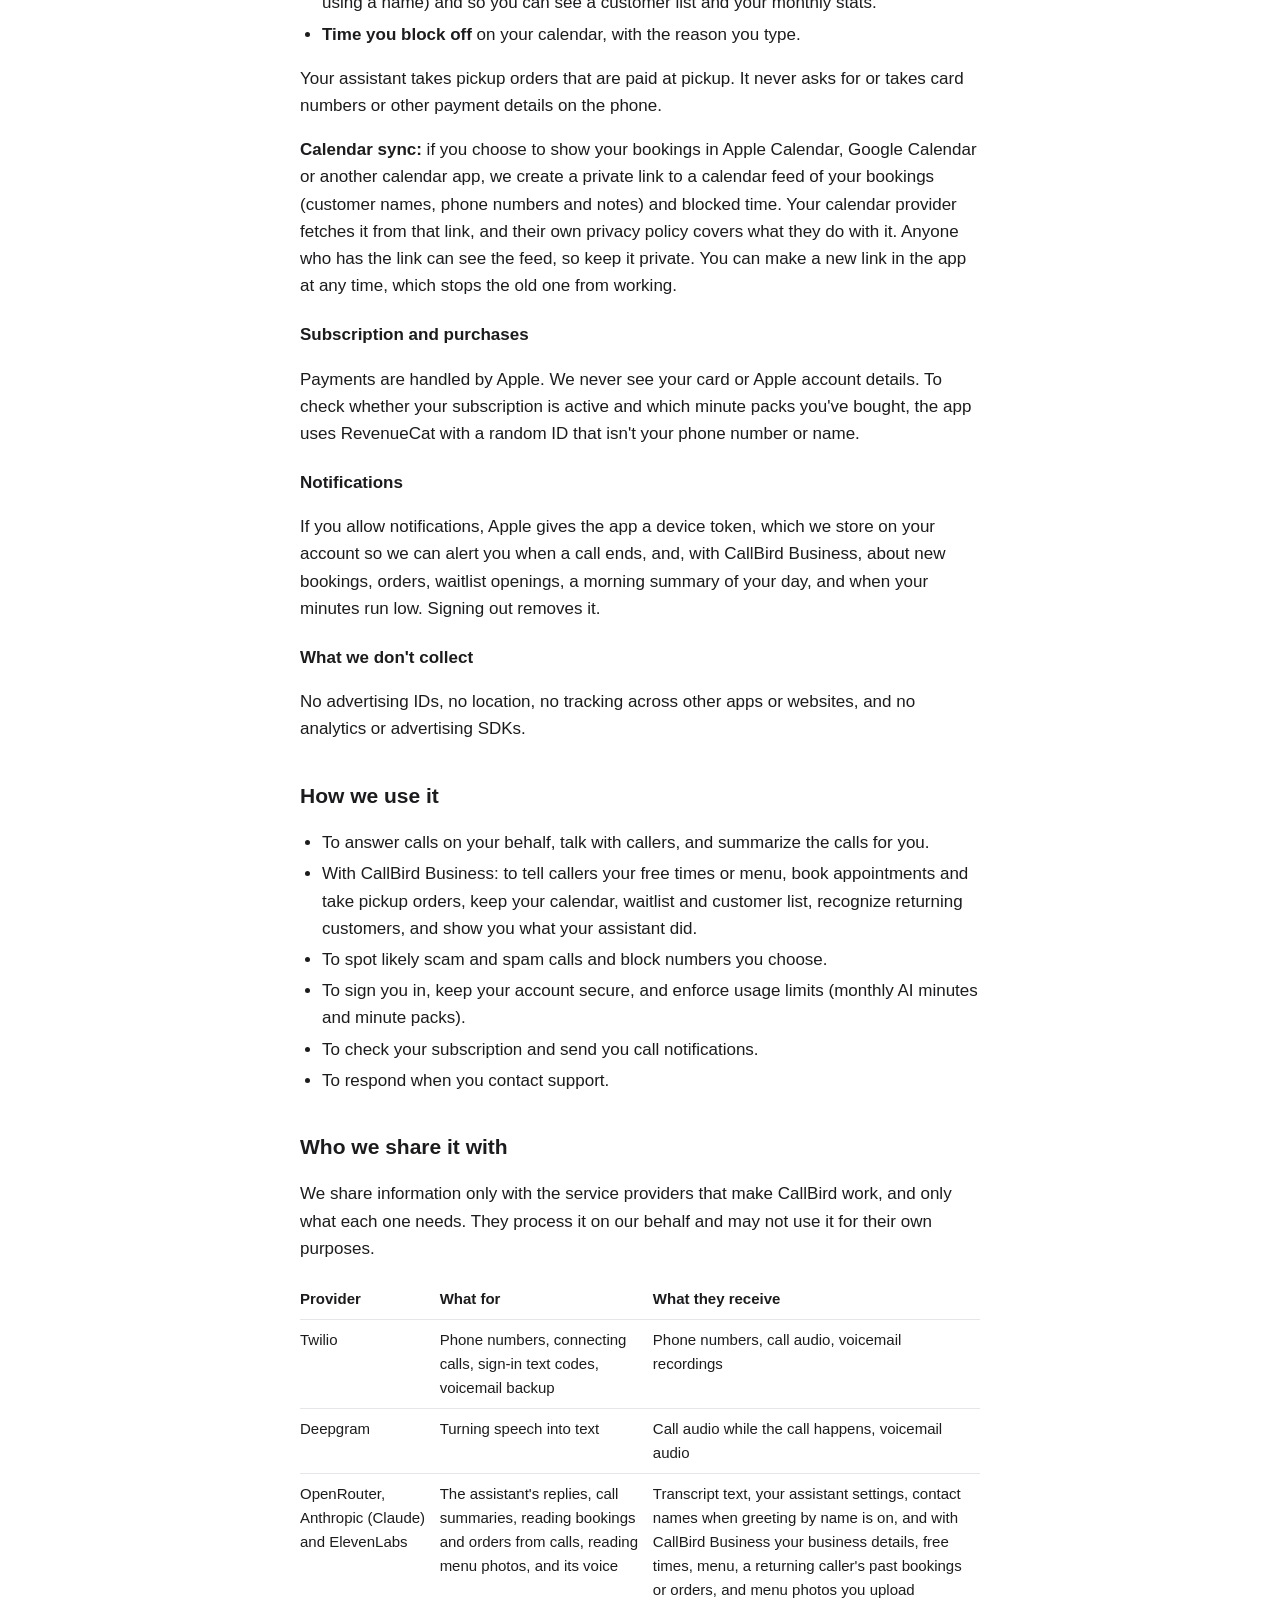
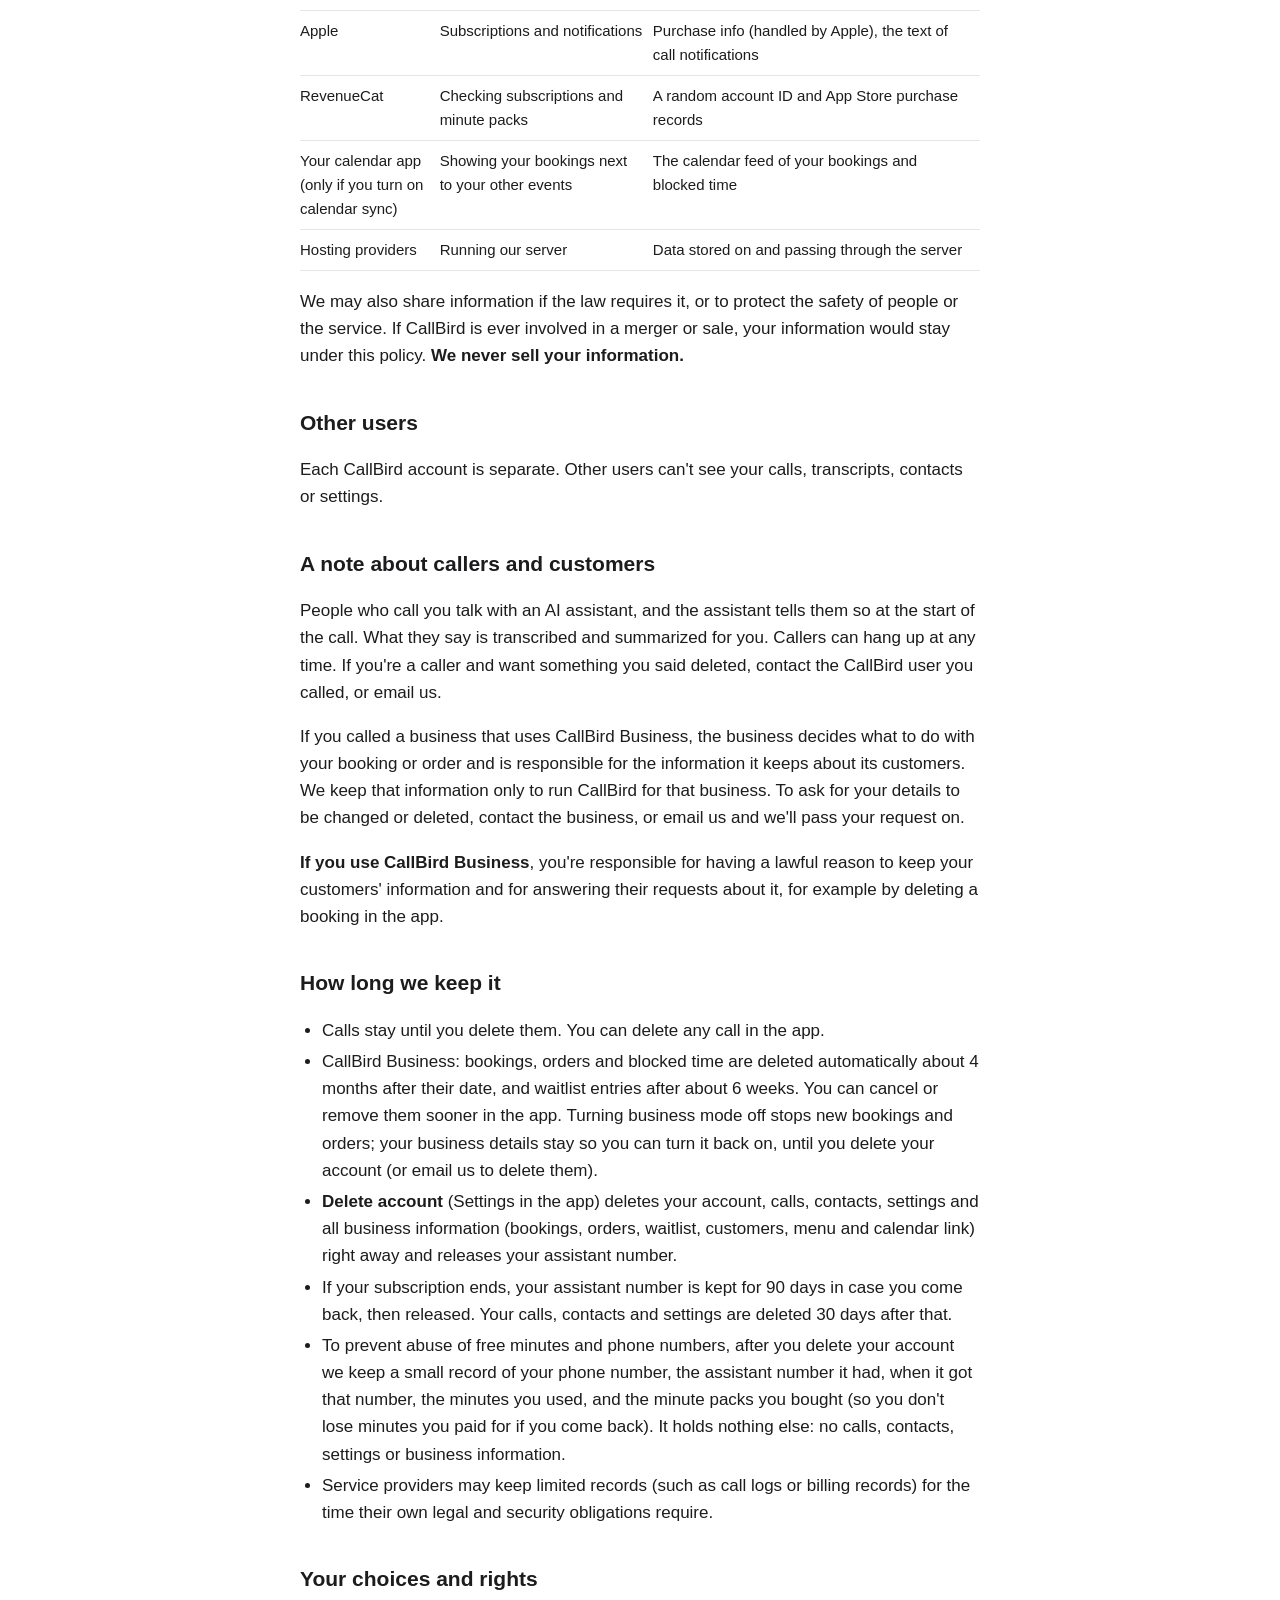
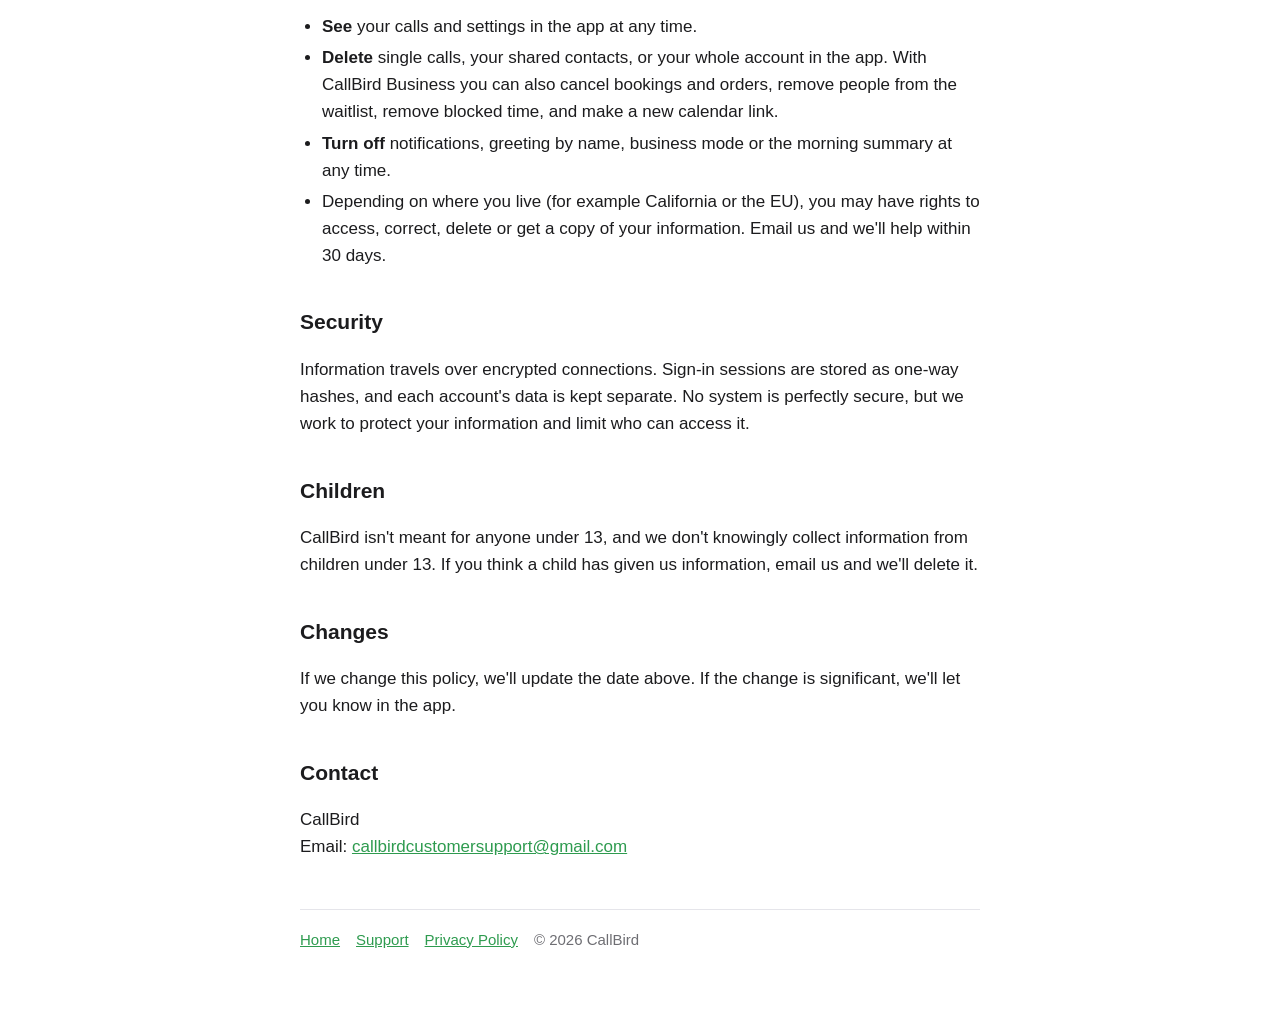
==== commit d583aec4: "Privacy policy, support and home page: CallBird Business, minute packs, calendar sync Co-Authored-By" ====
--- a/privacy.html
+++ b/privacy.html
@@ -4,7 +4,7 @@
 <meta charset="utf-8">
 <meta name="viewport" content="width=device-width, initial-scale=1">
 <title>CallBird Privacy Policy</title>
-<meta name="description" content="How CallBird handles your calls, contacts and account information.">
+<meta name="description" content="How CallBird handles your calls, contacts, account and business information.">
 <link rel="icon" href="icon.png">
 <link rel="stylesheet" href="style.css">
 </head>
@@ -13,10 +13,11 @@
 <header><img src="icon.png" alt=""><a href="./">CallBird</a></header>
 
 <h1>Privacy Policy</h1>
-<p class="muted">Effective November 22, 2026</p>
+<p class="muted">Effective November 25, 2026</p>
 
 <p>CallBird is an iPhone app with an AI assistant that answers the calls you miss or decline, talks with the caller,
-and sends you a summary. This policy explains what information CallBird handles, why, who it's shared with, and
+and sends you a summary. With <strong>CallBird Business</strong>, the assistant can also answer as your business: it
+books appointments into a calendar in the app or takes pickup orders. This policy explains what information CallBird handles, why, who it's shared with, and
 how you can delete it. In this policy, "CallBird", "we" and "us" mean the CallBird team that runs the app.</p>
 
 <p><strong>The short version:</strong> we use your information only to run CallBird for you. Your calls and contacts
@@ -48,13 +49,37 @@
 <em>greeting by name</em>, the names and numbers of your contacts are sent to our server so your assistant can greet
 people you know by name. You can turn this off at any time, which deletes them from our server.</p>
 
-<h3>Subscription</h3>
+<h3>CallBird Business (only if you use it)</h3>
+<p>If you turn on business mode, we also keep:</p>
+<ul>
+  <li><strong>Your business details</strong>: the business name, address, opening hours, days closed, services and
+      prices or your menu, booking rules, and the information you give your assistant to answer questions. If you take
+      a photo of your menu, it's sent to our AI provider to read the items and prices; we keep the items, not the photo.</li>
+  <li><strong>Your customers' bookings, orders and waitlist</strong>: the name and phone number your customers give, the
+      service or items, the time, any notes, and the status. They come from calls your assistant takes or that you add
+      yourself.</li>
+  <li><strong>Customer history</strong>: past bookings and orders are matched by phone number so your assistant can
+      recognize returning customers (it asks to confirm who's calling before using a name) and so you can see a
+      customer list and your monthly stats.</li>
+  <li><strong>Time you block off</strong> on your calendar, with the reason you type.</li>
+</ul>
+<p>Your assistant takes pickup orders that are paid at pickup. It never asks for or takes card numbers or other payment
+details on the phone.</p>
+<p><strong>Calendar sync:</strong> if you choose to show your bookings in Apple Calendar, Google Calendar or another
+calendar app, we create a private link to a calendar feed of your bookings (customer names, phone numbers and notes) and
+blocked time. Your calendar provider fetches it from that link, and their own privacy policy covers what they do with
+it. Anyone who has the link can see the feed, so keep it private. You can make a new link in the app at any time,
+which stops the old one from working.</p>
+
+<h3>Subscription and purchases</h3>
 <p>Payments are handled by Apple. We never see your card or Apple account details. To check whether your subscription
-is active, the app uses RevenueCat with a random ID that isn't your phone number or name.</p>
+is active and which minute packs you've bought, the app uses RevenueCat with a random ID that isn't your phone number
+or name.</p>
 
 <h3>Notifications</h3>
 <p>If you allow notifications, Apple gives the app a device token, which we store on your account so we can alert you
-when a call ends. Signing out removes it.</p>
+when a call ends, and, with CallBird Business, about new bookings, orders, waitlist openings, a morning summary of
+your day, and when your minutes run low. Signing out removes it.</p>
 
 <h3>What we don't collect</h3>
 <p>No advertising IDs, no location, no tracking across other apps or websites, and no analytics or advertising SDKs.</p>
@@ -62,8 +87,10 @@
 <h2>How we use it</h2>
 <ul>
   <li>To answer calls on your behalf, talk with callers, and summarize the calls for you.</li>
+  <li>With CallBird Business: to tell callers your free times or menu, book appointments and take pickup orders, keep
+      your calendar, waitlist and customer list, recognize returning customers, and show you what your assistant did.</li>
   <li>To spot likely scam and spam calls and block numbers you choose.</li>
-  <li>To sign you in, keep your account secure, and enforce usage limits (such as monthly AI minutes).</li>
+  <li>To sign you in, keep your account secure, and enforce usage limits (monthly AI minutes and minute packs).</li>
   <li>To check your subscription and send you call notifications.</li>
   <li>To respond when you contact support.</li>
 </ul>
@@ -75,9 +102,10 @@
   <tr><th>Provider</th><th>What for</th><th>What they receive</th></tr>
   <tr><td>Twilio</td><td>Phone numbers, connecting calls, sign-in text codes, voicemail backup</td><td>Phone numbers, call audio, voicemail recordings</td></tr>
   <tr><td>Deepgram</td><td>Turning speech into text</td><td>Call audio while the call happens, voicemail audio</td></tr>
-  <tr><td>OpenRouter, Anthropic (Claude) and ElevenLabs</td><td>The assistant's replies, call summaries, and its voice</td><td>Transcript text, your assistant settings, and contact names when greeting by name is on</td></tr>
+  <tr><td>OpenRouter, Anthropic (Claude) and ElevenLabs</td><td>The assistant's replies, call summaries, reading bookings and orders from calls, reading menu photos, and its voice</td><td>Transcript text, your assistant settings, contact names when greeting by name is on, and with CallBird Business your business details, free times, menu, a returning caller's past bookings or orders, and menu photos you upload</td></tr>
   <tr><td>Apple</td><td>Subscriptions and notifications</td><td>Purchase info (handled by Apple), the text of call notifications</td></tr>
-  <tr><td>RevenueCat</td><td>Checking subscription status</td><td>A random account ID and App Store purchase records</td></tr>
+  <tr><td>RevenueCat</td><td>Checking subscriptions and minute packs</td><td>A random account ID and App Store purchase records</td></tr>
+  <tr><td>Your calendar app (only if you turn on calendar sync)</td><td>Showing your bookings next to your other events</td><td>The calendar feed of your bookings and blocked time</td></tr>
   <tr><td>Hosting providers</td><td>Running our server</td><td>Data stored on and passing through the server</td></tr>
 </table>
 <p>We may also share information if the law requires it, or to protect the safety of people or the service.
@@ -87,21 +115,33 @@
 <h2>Other users</h2>
 <p>Each CallBird account is separate. Other users can't see your calls, transcripts, contacts or settings.</p>
 
-<h2>A note about callers</h2>
+<h2>A note about callers and customers</h2>
 <p>People who call you talk with an AI assistant, and the assistant tells them so at the start of the call.
 What they say is transcribed and summarized for you. Callers can hang up at any time. If you're a caller and want
 something you said deleted, contact the CallBird user you called, or email us.</p>
+<p>If you called a business that uses CallBird Business, the business decides what to do with your booking or order
+and is responsible for the information it keeps about its customers. We keep that information only to run CallBird
+for that business. To ask for your details to be changed or deleted, contact the business, or email us and we'll pass
+your request on.</p>
+<p><strong>If you use CallBird Business</strong>, you're responsible for having a lawful reason to keep your customers'
+information and for answering their requests about it, for example by deleting a booking in the app.</p>
 
 <h2>How long we keep it</h2>
 <ul>
   <li>Calls stay until you delete them. You can delete any call in the app.</li>
-  <li><strong>Delete account</strong> (Settings in the app) deletes your account, calls, contacts and settings
-      right away and releases your assistant number.</li>
+  <li>CallBird Business: bookings, orders and blocked time are deleted automatically about 4 months after their date,
+      and waitlist entries after about 6 weeks. You can cancel or remove them sooner in the app. Turning business mode
+      off stops new bookings and orders; your business details stay so you can turn it back on, until you delete your
+      account (or email us to delete them).</li>
+  <li><strong>Delete account</strong> (Settings in the app) deletes your account, calls, contacts, settings and all
+      business information (bookings, orders, waitlist, customers, menu and calendar link) right away and releases
+      your assistant number.</li>
   <li>If your subscription ends, your assistant number is kept for 90 days in case you come back, then released.
       Your calls, contacts and settings are deleted 30 days after that.</li>
   <li>To prevent abuse of free minutes and phone numbers, after you delete your account we keep a small record of
-      your phone number, the assistant number it had, when it got that number, and the minutes you used that
-      month. It holds nothing else: no calls, contacts or settings.</li>
+      your phone number, the assistant number it had, when it got that number, the minutes you used, and the minute
+      packs you bought (so you don't lose minutes you paid for if you come back). It holds nothing else: no calls,
+      contacts, settings or business information.</li>
   <li>Service providers may keep limited records (such as call logs or billing records) for the time their own
       legal and security obligations require.</li>
 </ul>
@@ -109,8 +149,10 @@
 <h2>Your choices and rights</h2>
 <ul>
   <li><strong>See</strong> your calls and settings in the app at any time.</li>
-  <li><strong>Delete</strong> single calls, your shared contacts, or your whole account in the app.</li>
-  <li><strong>Turn off</strong> notifications or greeting by name at any time.</li>
+  <li><strong>Delete</strong> single calls, your shared contacts, or your whole account in the app. With CallBird
+      Business you can also cancel bookings and orders, remove people from the waitlist, remove blocked time, and make
+      a new calendar link.</li>
+  <li><strong>Turn off</strong> notifications, greeting by name, business mode or the morning summary at any time.</li>
   <li>Depending on where you live (for example California or the EU), you may have rights to access, correct,
       delete or get a copy of your information. Email us and we'll help within 30 days.</li>
 </ul>
